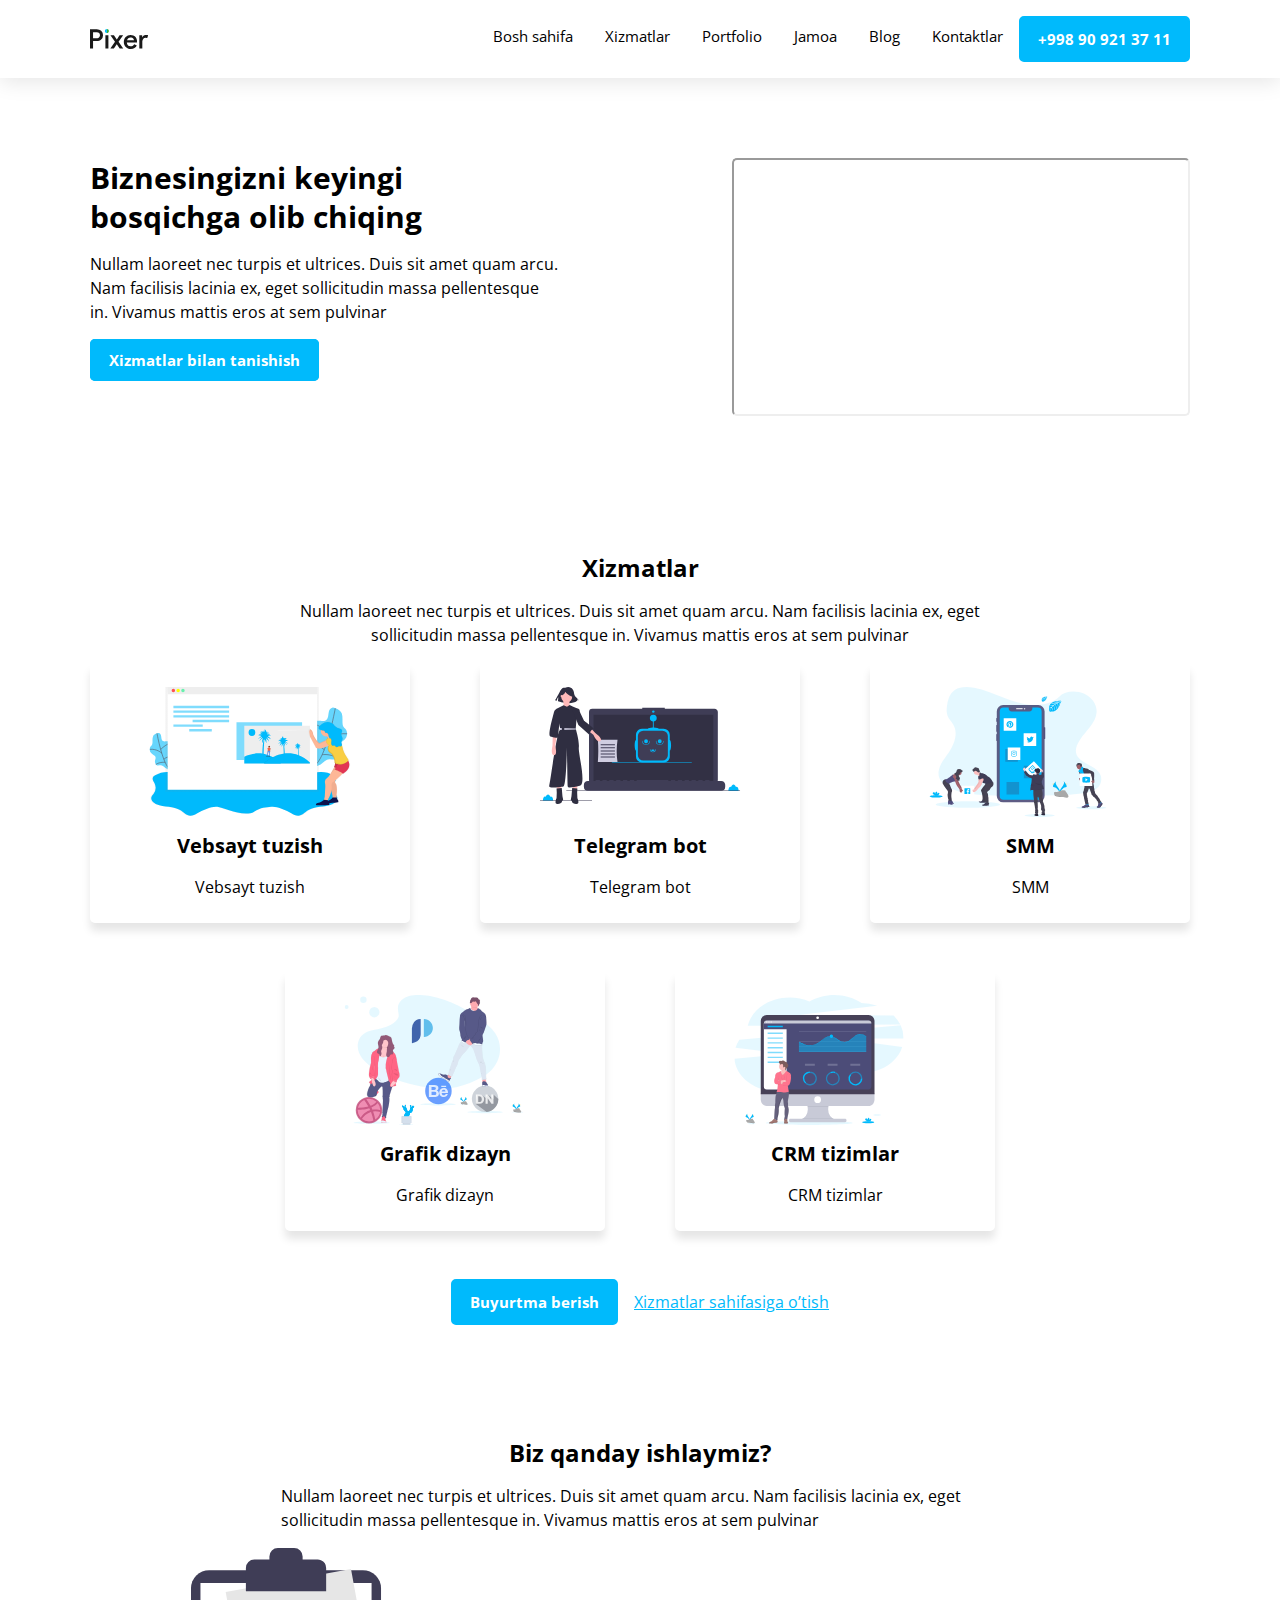
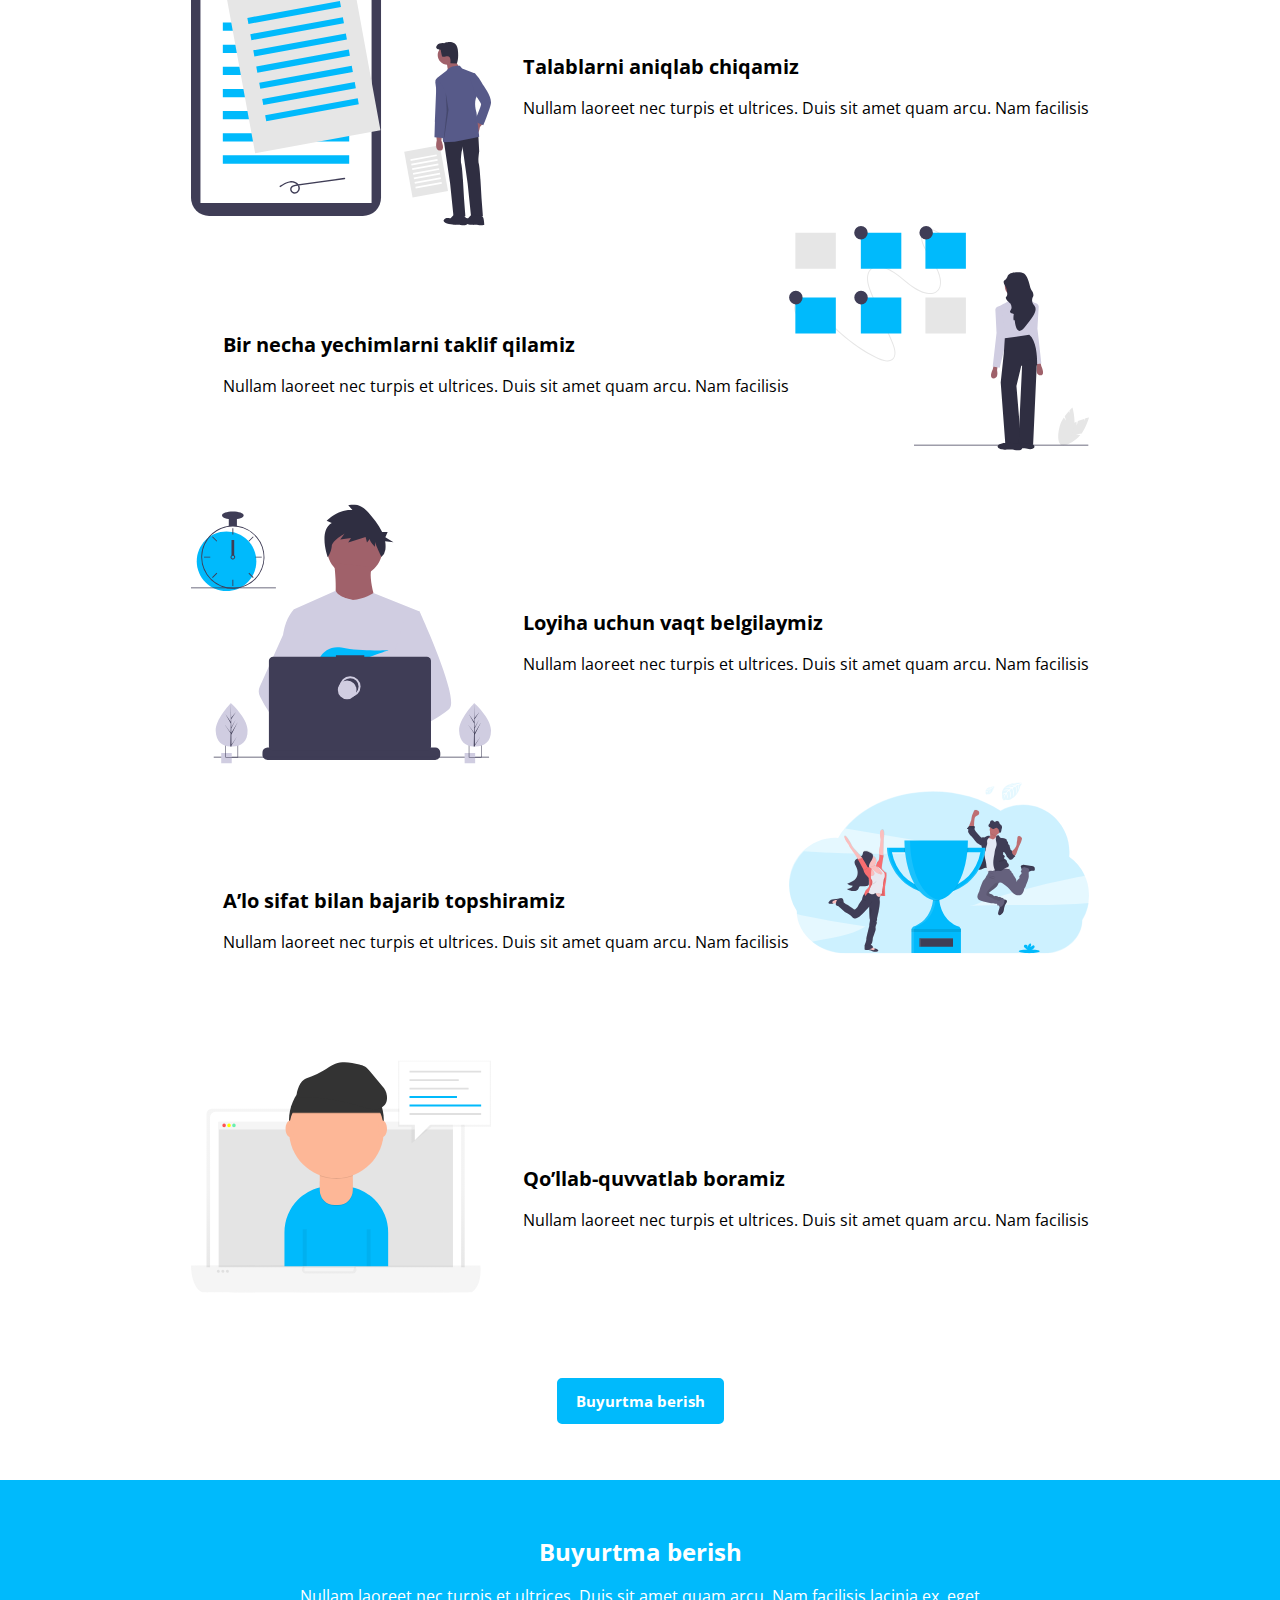
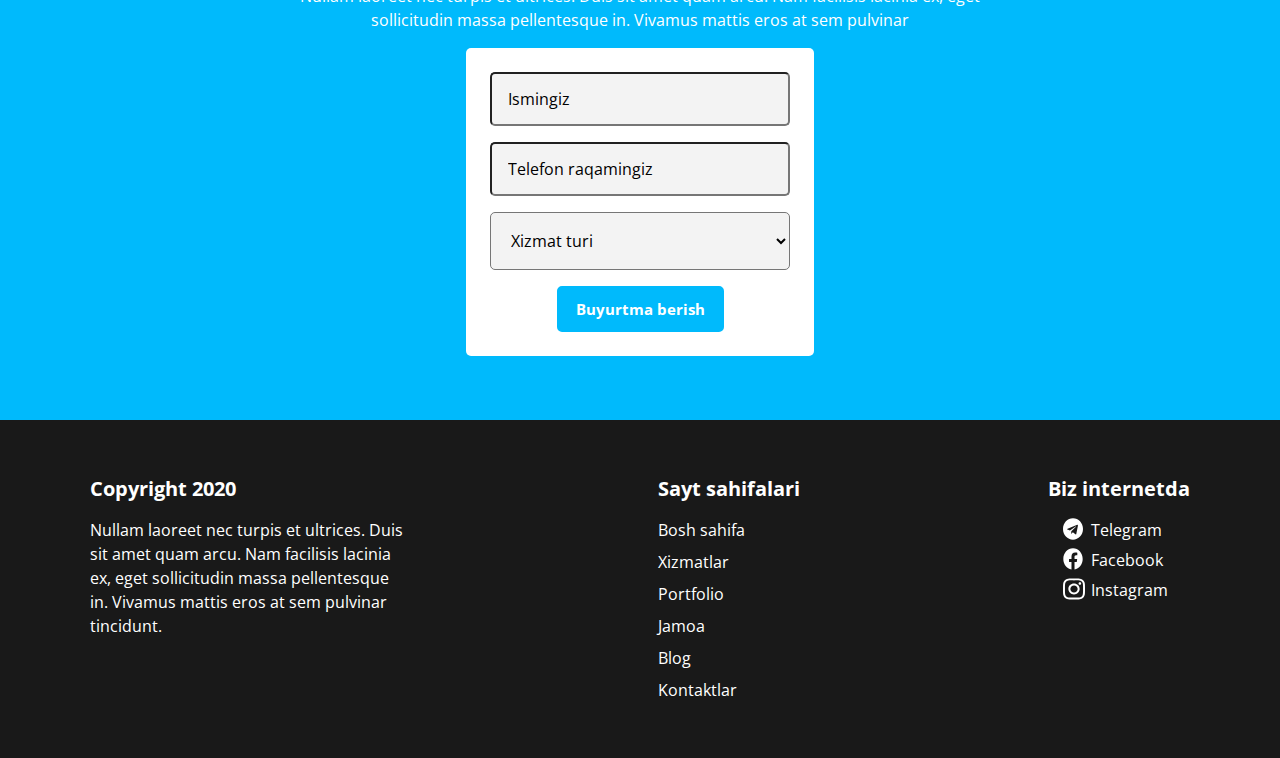
==== index.html @ fb62c22b "Initial commit" ====
<!DOCTYPE html>
<html lang="uz">

<head>
    <meta charset="UTF-8">
    <meta http-equiv="X-UA-Compatible" content="IE=edge">
    <meta name="viewport" content="width=device-width, initial-scale=1.0">
    <title>Pixer</title>
    <!-- <link rel="stylesheet" href="./css/normalize.css"> -->
    <!-- <link rel="stylesheet" href="./css/main.css"> -->
    <link rel="stylesheet" href="./css/main.min.css">
</head>

<body>
    <!-- site header start -->

    <header class="site-header">
        <div class="container">
            <div class="header-inner">

                <a class="site-logo-link" href="./index.html">

                    <img class="logo-img" src="./images/logo-pixer.svg" alt="site logo">
                </a>

                <nav class="site-nav">
                    <ul class="nav-list">
                        <li class="nav-list-item">
                            <a class="item-link" href="./index.html">Bosh sahifa</a>
                        </li>

                        <li class="nav-list-item">
                            <a class="item-link" href="./services.html">Xizmatlar</a>
                        </li>

                        <li class="nav-list-item">
                            <a class="item-link" href="./portfolio.html">Portfolio</a>
                        </li>

                        <li class="nav-list-item">
                            <a class="item-link" href="./team.html">Jamoa</a>
                        </li>

                        <li class="nav-list-item">
                            <a class="item-link" href="./blog.html">Blog</a>
                        </li>

                        <li class="nav-list-item">
                            <a class="item-link" href="./contact.html">Kontaktlar</a>
                        </li>

                    </ul>
                </nav>

                <a class="tel" href="tel:+998909213711"> +998 90 921 37 11</a>

            </div>



        </div>





    </header>

    <!-- site header end -->


    <!-- site main part begin -->
    <main>

        <!-- hero section begin  -->
        <section class="hero">
            <div class="container">
                <h1 class="visually-hidden">biznes consultant</h1>
                <div class="hero-context">
                    <div class="content">

                        <h2 class="hero-topic">Biznesingizni keyingi bosqichga
                            olib chiqing</h2>

                        <p class="hero-text">Nullam laoreet nec turpis et ultrices. Duis sit amet quam arcu. Nam
                            facilisis lacinia ex, eget sollicitudin massa pellentesque in. Vivamus mattis eros at sem
                            pulvinar
                        </p>

                        <a class="btn" href="#"> Xizmatlar bilan tanishish</a>
                    </div>


                    <iframe class="link-youtube " width="458" height="258"
                        src="https://www.youtube.com/embed/6_pru8U2RmM" title="YouTube video player"
                        allow="accelerometer; autoplay; clipboard-write; encrypted-media; gyroscope; picture-in-picture"
                        allowfullscreen></iframe>

                </div>
            </div>
        </section>
        <!-- hero section begin  -->



        <!-- services section begin -->

        <section class="services">

            <div class="container">
                <div class="services-content">
                    <h2 class="services-topic">Xizmatlar</h2>
                    <p class="services-text">Nullam laoreet nec turpis et ultrices. Duis sit amet quam arcu. Nam
                        facilisis lacinia ex, eget sollicitudin massa pellentesque in. Vivamus mattis eros at sem
                        pulvinar</p>
                </div>

                <ul class="services-list">
                    <li class="services-item website">
                        <a class="services-link" href="./website.html">
                            <h3 class="item-topic">Vebsayt tuzish</h3>

                            <p class="item-text">Vebsayt tuzish</p>
                        </a>
                    </li>

                    <li class="services-item bot">
                        <a class="services-link" href="./bot.html">
                            <h3 class="item-topic">Telegram bot</h3>

                            <p class="item-text">Telegram bot</p>
                        </a>
                    </li>

                    <li class="services-item smm middle">
                        <a class="services-link" href="./smm.html">
                            <h3 class="item-topic">SMM</h3>

                            <p class="item-text">SMM</p>
                        </a>
                    </li>

                    <li class="services-item design">
                        <a class="services-link" href="./website.html">
                            <h3 class="item-topic">Grafik dizayn</h3>

                            <p class="item-text">Grafik dizayn</p>
                        </a>
                    </li>

                    <li class="services-item server middle">
                        <a class="services-link" href="./server.html">
                            <h3 class="item-topic">CRM tizimlar</h3>

                            <p class="item-text">CRM tizimlar</p>
                        </a>
                    </li>
                </ul>

                <div class="services-bottom">
                    <a class="btn" href="#">
                        Buyurtma berish
                    </a>

                    <a class="link-to-services" href="#">Xizmatlar sahifasiga o’tish</a>
                </div>

            </div>


        </section>

        <!-- services section begin -->




        <!-- how we work section begin  -->

        <section class="how-we-work">

            <div class="container">
                <div class="section-content">

                    <div class="work-content">
                        <h2 class="section-topic">Biz qanday ishlaymiz?</h2>

                        <p class="section-text">Nullam laoreet nec turpis et ultrices. Duis sit amet quam arcu. Nam
                            facilisis lacinia ex, eget sollicitudin massa pellentesque in. Vivamus mattis eros at sem
                            pulvinar</p>

                    </div>

                    <ol class="work-list">
                        <li class="work-item search">

                            <div class="item-content">
                                <h3 class="item-topic">
                                    Talablarni aniqlab chiqamiz
                                </h3>
                                <p class="text">
                                    Nullam laoreet nec turpis et ultrices. Duis sit amet quam arcu. Nam facilisis
                                </p>
                            </div>

                        </li>

                        <li class="work-item offer">

                            <div class="item-content">
                                <h3 class="item-topic">
                                    Bir necha yechimlarni taklif qilamiz
                                </h3>
                                <p class="text">
                                    Nullam laoreet nec turpis et ultrices. Duis sit amet quam arcu. Nam facilisis
                                </p>
                            </div>

                        </li>


                        <li class="work-item deadline">

                            <div class="item-content">
                                <h3 class="item-topic">
                                    Loyiha uchun vaqt belgilaymiz
                                </h3>
                                <p class="text">
                                    Nullam laoreet nec turpis et ultrices. Duis sit amet quam arcu. Nam facilisis
                                </p>
                            </div>

                        </li>



                        <li class="work-item submit">

                            <div class="item-content">
                                <h3 class="item-topic">
                                    A’lo sifat bilan bajarib topshiramiz
                                </h3>
                                <p class="text">
                                    Nullam laoreet nec turpis et ultrices. Duis sit amet quam arcu. Nam facilisis
                                </p>
                            </div>

                        </li>

                        <li class="work-item support">

                            <div class="item-content">
                                <h3 class="item-topic">
                                    Qo’llab-quvvatlab boramiz
                                </h3>
                                <p class="text">
                                    Nullam laoreet nec turpis et ultrices. Duis sit amet quam arcu. Nam facilisis
                                </p>
                            </div>

                        </li>
                    </ol>

                    <div class="book">
                        <a class="btn" href="#">Buyurtma berish</a>
                    </div>


                </div>
            </div>


        </section>

        <!-- how we work section end  -->




        <!-- form part begin -->


        <section class="booking">
            <div class="container">
                <div class="booking-content">
                    <div class="work-content">
                        <h2 class="section-topic active">Buyurtma berish</h2>
                        <p class="section-text active">Nullam laoreet nec turpis et ultrices. Duis sit amet quam arcu.
                            Nam
                            facilisis lacinia ex, eget sollicitudin massa pellentesque in. Vivamus mattis eros at sem
                            pulvinar</p>
                    </div>

                    <div class="form-context">
                        <form class="form-box" action="https://echo.htmlacademy.ru/courses" method="post"
                            autocomplete="off">

                            <input class="form-input" type="text" name="Ismingiz" aria-label="Ismingiz"
                                placeholder="Ismingiz" required>

                            <input class="form-input" type="tel" name="Telefon raqamingiz"
                                aria-label="Telefon raqamingiz" placeholder="Telefon raqamingiz" required>


                            <select class="form-choose" name="services" id="services" aria-label="Xizmat turini tanlang">
                                <option value="Xizmat turi" selected disabled>
                                    Xizmat turi
                                </option>

                                <option value="Vebsayt tuzish">Vebsayt tuzish</option>

                                <option value="Telegram bot">Telegram bot</option>
                                <option value="SMM">SMM</option>
                                <option value="Grafik dizayn">Grafik dizayn</option>
                                <option value="CRM tizimlar">CRM tizimlar</option>

                            </select>

                            <button class="btn submit" type="submit">Buyurtma berish</button>

                        </form>
                    </div>

                </div>


            </div>
        </section>

        <!-- form part end -->


    </main>
    <!-- site main part end -->



    <!-- footer part begin -->


    <footer class="site-footer">
        <div class="container">
            <div class="footer-content">
                <div class="info-site">
                    <p class="info-topic">Copyright 2020</p>
                    <p class="info-text">Nullam laoreet nec turpis et ultrices. Duis sit amet quam arcu. Nam facilisis
                        lacinia ex, eget sollicitudin massa pellentesque in. Vivamus mattis eros at sem pulvinar
                        tincidunt.</p>
                </div>


                <div class="about">
                    <p class="info-topic">Sayt sahifalari</p>

                    <ul class="pages-list">
                        <li class="pages-item">
                            <a class="pages-link" href="./index.html">Bosh sahifa</a>
                        </li>

                        <li class="pages-item">
                            <a class="pages-link" href="./services.html">Xizmatlar</a>
                        </li>


                        <li class="pages-item">
                            <a class="pages-link" href="./portfolio.html">Portfolio</a>
                        </li>


                        <li class="pages-item">
                            <a class="pages-link" href="./team.html">Jamoa</a>
                        </li>

                        <li class="pages-item">
                            <a class="pages-link" href="./blog.html">Blog</a>
                        </li>

                        <li class="pages-item last">
                            <a class="pages-link" href="./contact.html">Kontaktlar</a>
                        </li>
                    </ul>
                </div>


                <div class="network">
                    <p class="info-topic">Biz internetda</p>

                    <ul class="network-list">
                        <li class="network-item telegram">
                            <a class="network-link" href="#" target="blank">
                                Telegram
                            </a>
                        </li>

                        <li class="network-item facebook">
                            <a class="network-link" href="#" target="blank">
                                Facebook
                            </a>
                        </li>

                        <li class="network-item instagram">
                            <a class="network-link" href="#" target="blank">
                                Instagram
                            </a>
                        </li>
                    </ul>

                </div>


            </div>
        </div>
    </footer>


    <!--footer part end -->








</body>

</html>
---- css/main.css ----
/*
* Prefixed by https://autoprefixer.github.io
* PostCSS: v8.4.12,
* Autoprefixer: v10.4.4
* Browsers: last 4 version
*/

:root {
    --main-font-family: "Open Sans", "Arial", sans-serif;
    --main-text-color: #000000;
    --footer-text-color: #fff;
}

@font-face {
    font-family: "Open Sans";
    font-style: normal;
    font-weight: 400;
    src: url("../fonts/open-sans-v29-latin-regular.woff2") format("woff2"),
        url("../fonts/open-sans-v29-latin-regular.woff") format("woff");
}

@font-face {
    font-family: "Open Sans";
    font-style: normal;
    font-weight: 700;
    src: url("../fonts/open-sans-v29-latin-700.woff2") format("woff2"),
        url("../fonts/open-sans-v29-latin-700.woff") format("woff");
}

* {
    -webkit-box-sizing: border-box;
            box-sizing: border-box;
}

.container {
    max-width: 1140px;
    margin: 0 auto;
    padding: 0 20px;
}

.visually-hidden {
    position: absolute;
    width: 1px;
    height: 1px;
    margin: -1px;
    border: 0;
    padding: 0;
    white-space: nowrap;
    -webkit-clip-path: inset(100%);
            clip-path: inset(100%);
    clip: rect(0 0 0 0);
    overflow: hidden;
}

body {
    margin: 0;
    padding: 0;
    font-family: var(--main-font-family);
    font-weight: 400;
    font-size: 16px;

}

.site-header {
    -webkit-box-shadow: 0px 4px 20px #0000001a;
            box-shadow: 0px 4px 20px #0000001a;
}

.header-inner {
    display: -webkit-box;
    display: -ms-flexbox;
    display: flex;
    -webkit-box-align: center;
        -ms-flex-align: center;
            align-items: center;
    padding: 8px 0;
    background: var(--footer-text-color);

}

.site-logo-link {
    margin-right: auto;
    text-decoration: none;
}

.site-logo-link:hover {
    opacity: 0.8;
}

.site-logo-link:active {
    opacity: 0.4;
}

.logo-img {
    vertical-align: middle;
}

.site-nav {
    display: inline-block;
}

.nav-list {
    display: -webkit-box;
    display: -ms-flexbox;
    display: flex;
    padding: 0;
    list-style: none;
}

.nav-list {
    margin: 0;
    border-bottom: 3px solid transparent;
}

.nav-list-item {
    font-family: var(--main-font-family);
    font-weight: 400;
    font-size: 15px;
    line-height: 24px;
    color: var(--main-text-color);
    -webkit-box-flex: 0;
        -ms-flex: none;
            flex: none;
    -webkit-box-ordinal-group: 1;
        -ms-flex-order: 0;
            order: 0;
    -ms-flex-positive: 0;
        flex-grow: 0;
    padding: 16px;
    border-bottom: 3px solid transparent;
}



.item-link {
    color: var(--main-text-color);
    text-decoration: none;

}


.nav-list-item:hover {
    border-bottom: 3px solid #191919;
}

.nav-list-item:active {
    background-color: #191919b3;

}

.tel {
    padding: 8px 16px;
    font-family: var(--main-font-family);
    font-weight: 700;
    font-size: 15px;
    line-height: 24px;
    color: #FFFFFF;
    background: #00BAFC;
    border-radius: 5px;
    border: 3px solid #00BAFC;
    border-radius: 5px;
    text-decoration: none;
}

.tel:hover {
    color: #00BAFC;
    background-color: #FFFFFF;
    border: 3px solid #00BAFC;
    border-radius: 5px;
}

.tel:active {
    color: #ffffff;
    background-color: #00bafc99;
}


/* hero section start */

.hero-context {
    display: -webkit-box;
    display: -ms-flexbox;
    display: flex;
    -webkit-box-pack: justify;
        -ms-flex-pack: justify;
            justify-content: space-between;
    padding: 80px 0;
}

.content {
    width: 470px;
}

.hero-topic {
    margin: 0;
    margin-bottom: 16px;
    font-family: var(--main-font-family);
    font-weight: 700;
    font-size: 30px;
    line-height: 130%;
    color: var(--main-text-color);
}

.hero-text {
    margin: 0;
    margin-bottom: 24px;
    font-family: var(--main-font-family);
    font-weight: 400;
    font-size: 16px;
    line-height: 24px;
    color: var(--main-text-color);
}

.btn {
    padding: 8px 16px;
    font-family: var(--main-font-family);
    font-weight: 700;
    font-size: 15px;
    line-height: 24px;
    color: #FFFFFF;
    background: #00BAFC;
    border-radius: 5px;
    border: 3px solid #00BAFC;
    border-radius: 5px;
    text-decoration: none;
}

.btn:hover {
    background-color: rgba(0, 186, 252, 0.8);
}

.btn:active {
    background-color: rgba(0, 186, 252, 0.6);
}


.link-youtube {
    border-radius: 5px;
}

/* hero section end */



/* services part begin */

.services {
    padding: 56px 0;
}

.services-content {
    width: 719px;
    margin: 0 auto;
    margin-bottom: 16px;
}

.services-topic {
    margin: 0;
    margin-bottom: 16px;
    font-family: var(--main-font-family);
    font-weight: 700;
    font-size: 24px;
    line-height: 130%;
    text-align: center;
    color: var(--main-text-color);
}

.services-text {
    margin: 0;
    font-family: var(--main-font-family);
    font-weight: 400;
    font-size: 16px;
    line-height: 24px;
    text-align: center;
    color: var(--main-text-color);
}

.services-list {

    display: -webkit-box;

    display: -ms-flexbox;

    display: flex;
    -webkit-box-pack: center;
        -ms-flex-pack: center;
            justify-content: center;
    -ms-flex-wrap: wrap;
        flex-wrap: wrap;
    margin: 0;
    margin-bottom: 48px;
    padding: 0;
    list-style: none;
}


.services-item {
    display: inline-block;
    margin-right: 70px;
    margin-bottom: 48px;
    padding: 24px 59px;
    -webkit-box-shadow: 0px 8px 8px rgba(0, 0, 0, 0.1);
            box-shadow: 0px 8px 8px rgba(0, 0, 0, 0.1);
    border-radius: 5px;
}


.services-item:hover {
    -webkit-box-shadow: 0px 12px 21px rgba(0, 0, 0, 0.1);
            box-shadow: 0px 12px 21px rgba(0, 0, 0, 0.1);
}

.services-item:active {
    -webkit-box-shadow: 0px 4px 4px rgba(0, 0, 0, 0.2);
            box-shadow: 0px 4px 4px rgba(0, 0, 0, 0.2);
}

.design {
    margin-bottom: 0;
}

.server {
    margin-bottom: 0;
}

.middle {
    margin-right: 0;
}


.services-item::before {
    display: block;
    content: "";
    background-repeat: no-repeat;
    background-size: contain;
    width: 202px;
    height: 130px;
    margin-bottom: 16px;
}

.website::before {
    background-image: url("../images/website.svg");
}

.bot::before {
    background-image: url("../images/tg-bot.svg");
}

.smm::before {
    background-image: url("../images/smm.svg");
}

.smm::before {
    background-image: url("../images/smm.svg");
}

.design::before {
    background-image: url("../images/design.svg");
}

.server::before {
    background-image: url("../images/server.svg");
}


.services-link {
    text-decoration: none;
}

.item-topic {
    margin: 0;
    margin-bottom: 16px;
    font-family: var(--main-font-family);
    font-weight: 700;
    font-size: 20px;
    line-height: 130%;
    text-align: center;
    color: var(--main-text-color);
}

.item-text {
    margin: 0;
    font-family: var(--main-font-family);
    font-weight: 400;
    font-size: 16px;
    line-height: 24px;
    text-align: center;
    color: var(--main-text-color);
}


.services-bottom {
    display: -webkit-box;
    display: -ms-flexbox;
    display: flex;
    -webkit-box-pack: center;
        -ms-flex-pack: center;
            justify-content: center;
    -webkit-box-align: center;
        -ms-flex-align: center;
            align-items: center;
}


.link-to-services {
    margin-left: 16px;
    font-family: var(--main-font-family);
    font-weight: 400;
    font-size: 16px;
    line-height: 24px;
    text-align: center;
    -webkit-text-decoration-line: underline;
            text-decoration-line: underline;
    color: #00BAFC;
}







/* services part end */






/* how we work section begin */


.how-we-work {
    padding: 56px 0;
}

.work-content {
    width: 719px;
    margin: 0 auto;
    margin-bottom: 16px;
}

.section-topic {
    margin: 0;
    margin-bottom: 16px;
    font-family: var(--main-font-family);
    font-weight: 700;
    font-size: 24px;
    line-height: 130%;
    text-align: center;
    color: var(--main-text-color);
}

.section-text {
    margin: 0;
    font-family: var(--main-font-family);
    font-style: normal;
    -webkit-box-align: center;
        -ms-flex-align: center;
            align-items: center;
    font-weight: 400;
    font-size: 16px;
    line-height: 24px;

    color: var(--main-text-color);
}

.work-list {
    margin: 0;
    margin-bottom: 40px;
    padding: 0;
}

.work-item {
    /* width: 832px; */
    /* margin: 0 auto; */
    display: -webkit-box;
    display: -ms-flexbox;
    display: flex;
    -webkit-box-pack: center;
        -ms-flex-pack: center;
            justify-content: center;
    -webkit-box-align: center;
        -ms-flex-align: center;
            align-items: center;

}

.item-content {
    display: -webkit-box;
    display: -ms-flexbox;
    display: flex;
    -webkit-box-orient: vertical;
    -webkit-box-direction: normal;
        -ms-flex-direction: column;
            flex-direction: column;
    -webkit-box-align: start;
        -ms-flex-align: start;
            align-items: flex-start;
    margin-left: 32px;
}

.text {
    margin: 0;
    font-family: var(--main-font-family);
    font-weight: 400;
    font-size: 16px;
    line-height: 24px;
    color: var(--main-text-color);
}



.work-item::before {
    display: block;
    content: "";
    background-repeat: no-repeat;
    background-size: contain;
    width: 300px;
    height: 278px;

}



.work-item:nth-child(even) {
    -webkit-box-orient: horizontal;
    -webkit-box-direction: reverse;
        -ms-flex-direction: row-reverse;
            flex-direction: row-reverse;
    margin-right: 0;
}


.search::before {
    background-image: url("../images/step-search.svg");
}

.offer::before {
    background-image: url("../images/step-offer.svg");
}

.deadline::before {
    background-image: url("../images/step-deadline.svg");
}

.submit::before {
    background-image: url("../images/step-submit.svg");
}

.support::before {
    background-image: url("../images/step-support.svg");
}


.book {
    display: -webkit-box;
    display: -ms-flexbox;
    display: flex;
    -webkit-box-pack: center;
        -ms-flex-pack: center;
            justify-content: center;
}


/* how we work section end */



/* form part begin */



.booking {
    padding-top: 56px;
    padding-bottom: 64px;
    background-color: #00BAFC;
}

.booking-content {
    width: 719px;
    margin: 0 auto;
}


.active {
    text-align: center;
    color: #fff;
}

.form-context {
    display: -webkit-box;
    display: -ms-flexbox;
    display: flex;
    -webkit-box-pack: center;
        -ms-flex-pack: center;
            justify-content: center;
}

.form-box {
    width: 348px;
    display: -webkit-box;
    display: -ms-flexbox;
    display: flex;
    -webkit-box-orient: vertical;
    -webkit-box-direction: normal;
        -ms-flex-direction: column;
            flex-direction: column;
    -webkit-box-align: center;
        -ms-flex-align: center;
            align-items: center;
    -webkit-box-pack: center;
        -ms-flex-pack: center;
            justify-content: center;
    padding: 24px;
    background-color: #FFFFFF;
    border-radius: 5px;
}

.form-input {
    width: 300px;
    margin-bottom: 16px;
    padding: 16px 0 16px 16px;
    background: #F3F3F3;
    border-radius: 5px;
}

.form-input::-webkit-input-placeholder {
    font-family: var(--main-font-family);
    font-weight: 400;
    font-size: 16px;
    line-height: 150%;
    color: var(--main-text-color);
}

.form-input::-moz-placeholder {
    font-family: var(--main-font-family);
    font-weight: 400;
    font-size: 16px;
    line-height: 150%;
    color: var(--main-text-color);
}

.form-input:-ms-input-placeholder {
    font-family: var(--main-font-family);
    font-weight: 400;
    font-size: 16px;
    line-height: 150%;
    color: var(--main-text-color);
}

.form-input::-ms-input-placeholder {
    font-family: var(--main-font-family);
    font-weight: 400;
    font-size: 16px;
    line-height: 150%;
    color: var(--main-text-color);
}

.form-input::placeholder {
    font-family: var(--main-font-family);
    font-weight: 400;
    font-size: 16px;
    line-height: 150%;
    color: var(--main-text-color);
}

.form-choose {
    width: 300px;
    margin-bottom: 16px;
    padding: 16px 0 16px 16px;
    background: #F3F3F3;
    border-radius: 5px;
}

.form-choose::-webkit-input-placeholder {

    font-family: var(--main-font-family);
    font-weight: 400;
    font-size: 16px;
    line-height: 150%;
    text-align: center;
    color: var(--main-text-color);
}

.form-choose::-moz-placeholder {

    font-family: var(--main-font-family);
    font-weight: 400;
    font-size: 16px;
    line-height: 150%;
    text-align: center;
    color: var(--main-text-color);
}

.form-choose:-ms-input-placeholder {

    font-family: var(--main-font-family);
    font-weight: 400;
    font-size: 16px;
    line-height: 150%;
    text-align: center;
    color: var(--main-text-color);
}

.form-choose::-ms-input-placeholder {

    font-family: var(--main-font-family);
    font-weight: 400;
    font-size: 16px;
    line-height: 150%;
    text-align: center;
    color: var(--main-text-color);
}

.form-choose::placeholder {

    font-family: var(--main-font-family);
    font-weight: 400;
    font-size: 16px;
    line-height: 150%;
    text-align: center;
    color: var(--main-text-color);
}

.button {
    width: 167px;
}

/* form part end */




/* footer part begin */

.site-footer {
    padding: 56px 0;
    background-color: #191919;
}

.footer-content {
    display: -webkit-box;
    display: -ms-flexbox;
    display: flex;
    -webkit-box-pack: justify;
        -ms-flex-pack: justify;
            justify-content: space-between;
}

.info-site {
    width: 320px;
}

.info-topic {
    margin: 0;
    margin-bottom: 16px;
    font-family: var(--main-font-family);
    font-weight: 700;
    font-size: 20px;
    line-height: 130%;
    color: var(--footer-text-color);
}

.info-text {
    margin: 0;
    font-family: var(--main-font-family);
    font-style: normal;
    font-weight: 400;
    font-size: 16px;
    line-height: 150%;
    color: var(--footer-text-color);
}


.pages-list {
    margin: 0;
    padding: 0;
    list-style: none;
}

.pages-item {
    margin-bottom: 8px;
    font-family: var(--main-font-family);
    font-weight: 400;
    font-size: 16px;
    line-height: 24px;

}

.last {
    margin-bottom: 0;
}

.pages-link {
    color: var(--footer-text-color);
    text-decoration: none;
}


.pages-link:hover {
    color: #00BAFC;
}

.pages-link:active {
    opacity: 0.6;
}


.network-list {
    margin: 0;
    padding: 0;
}

.network-item {
    margin-bottom: 8px;

    font-family: var(--main-font-family);
    font-weight: 400;
    font-size: 16px;
    line-height: 24px;
    color: var(--footer-text-color);
}

.network-link {
    margin-left: 28px;
    color: var(--footer-text-color);
    text-decoration: none;
}


.network-link:hover {
    color: #00BAFC;
}

.network-link:active {
    opacity: 0.6;
}


.telegram {
    display: block;
    content: "";
    background-image: url("../images/telegram.svg");
    background-repeat: no-repeat;
    background-size: contain;
    margin-left: 15px;
    width: 22px;
    height: 22px;
}


.facebook {
    display: block;
    content: "";
    background-image: url("../images/facebook.svg");
    background-repeat: no-repeat;
    background-size: contain;
    margin-left: 15px;
    width: 22px;
    height: 22px;

}

.instagram {
    display: block;
    content: "";
    background-image: url("../images/instagram.svg");
    background-repeat: no-repeat;
    background-size: contain;
    margin-left: 15px;
    width: 22px;
    height: 22px;

}



/* footer part end */
---- css/main.min.css ----
/*! normalize.css v8.0.1 | MIT License | github.com/necolas/normalize.css */html{line-height:1.15;-webkit-text-size-adjust:100%}body{margin:0}main{display:block}h1{font-size:2em;margin:.67em 0}hr{box-sizing:content-box;height:0;overflow:visible}pre{font-family:monospace,monospace;font-size:1em}a{background-color:transparent}abbr[title]{border-bottom:none;text-decoration:underline;text-decoration:underline dotted}b,strong{font-weight:bolder}code,kbd,samp{font-family:monospace,monospace;font-size:1em}small{font-size:80%}sub,sup{font-size:75%;line-height:0;position:relative;vertical-align:baseline}sub{bottom:-.25em}sup{top:-.5em}img{border-style:none}button,input,optgroup,select,textarea{font-family:inherit;font-size:100%;line-height:1.15;margin:0}button,input{overflow:visible}button,select{text-transform:none}[type=button],[type=reset],[type=submit],button{-webkit-appearance:button}[type=button]::-moz-focus-inner,[type=reset]::-moz-focus-inner,[type=submit]::-moz-focus-inner,button::-moz-focus-inner{border-style:none;padding:0}[type=button]:-moz-focusring,[type=reset]:-moz-focusring,[type=submit]:-moz-focusring,button:-moz-focusring{outline:1px dotted ButtonText}fieldset{padding:.35em .75em .625em}legend{box-sizing:border-box;color:inherit;display:table;max-width:100%;padding:0;white-space:normal}progress{vertical-align:baseline}textarea{overflow:auto}[type=checkbox],[type=radio]{box-sizing:border-box;padding:0}[type=number]::-webkit-inner-spin-button,[type=number]::-webkit-outer-spin-button{height:auto}[type=search]{-webkit-appearance:textfield;outline-offset:-2px}[type=search]::-webkit-search-decoration{-webkit-appearance:none}::-webkit-file-upload-button{-webkit-appearance:button;font:inherit}details{display:block}summary{display:list-item}template{display:none}[hidden]{display:none}:root{--main-font-family:"Open Sans","Arial",sans-serif;--main-text-color:#000000;--footer-text-color:#fff}@font-face{font-family:"Open Sans";font-style:normal;font-weight:400;src:url("../fonts/open-sans-v29-latin-regular.woff2") format("woff2"),url("../fonts/open-sans-v29-latin-regular.woff") format("woff")}@font-face{font-family:"Open Sans";font-style:normal;font-weight:700;src:url("../fonts/open-sans-v29-latin-700.woff2") format("woff2"),url("../fonts/open-sans-v29-latin-700.woff") format("woff")}*{-webkit-box-sizing:border-box;box-sizing:border-box}.container{max-width:1140px;margin:0 auto;padding:0 20px}.visually-hidden{position:absolute;width:1px;height:1px;margin:-1px;border:0;padding:0;white-space:nowrap;-webkit-clip-path:inset(100%);clip-path:inset(100%);clip:rect(0 0 0 0);overflow:hidden}body{margin:0;padding:0;font-family:var(--main-font-family);font-weight:400;font-size:16px}.site-header{-webkit-box-shadow:0 4px 20px #0000001a;box-shadow:0 4px 20px #0000001a}.header-inner{display:-webkit-box;display:-ms-flexbox;display:flex;-webkit-box-align:center;-ms-flex-align:center;align-items:center;padding:8px 0;background:var(--footer-text-color)}.site-logo-link{margin-right:auto;text-decoration:none}.site-logo-link:hover{opacity:.8}.site-logo-link:active{opacity:.4}.logo-img{vertical-align:middle}.site-nav{display:inline-block}.nav-list{display:-webkit-box;display:-ms-flexbox;display:flex;padding:0;list-style:none}.nav-list{margin:0;border-bottom:3px solid transparent}.nav-list-item{font-family:var(--main-font-family);font-weight:400;font-size:15px;line-height:24px;color:var(--main-text-color);-webkit-box-flex:0;-ms-flex:none;flex:none;-webkit-box-ordinal-group:1;-ms-flex-order:0;order:0;-ms-flex-positive:0;flex-grow:0;padding:16px;border-bottom:3px solid transparent}.item-link{color:var(--main-text-color);text-decoration:none}.nav-list-item:hover{border-bottom:3px solid #191919}.nav-list-item:active{background-color:#191919b3}.tel{padding:8px 16px;font-family:var(--main-font-family);font-weight:700;font-size:15px;line-height:24px;color:#fff;background:#00bafc;border-radius:5px;border:3px solid #00bafc;border-radius:5px;text-decoration:none}.tel:hover{color:#00bafc;background-color:#fff;border:3px solid #00bafc;border-radius:5px}.tel:active{color:#fff;background-color:#00bafc99}.hero-context{display:-webkit-box;display:-ms-flexbox;display:flex;-webkit-box-pack:justify;-ms-flex-pack:justify;justify-content:space-between;padding:80px 0}.content{width:470px}.hero-topic{margin:0;margin-bottom:16px;font-family:var(--main-font-family);font-weight:700;font-size:30px;line-height:130%;color:var(--main-text-color)}.hero-text{margin:0;margin-bottom:24px;font-family:var(--main-font-family);font-weight:400;font-size:16px;line-height:24px;color:var(--main-text-color)}.btn{padding:8px 16px;font-family:var(--main-font-family);font-weight:700;font-size:15px;line-height:24px;color:#fff;background:#00bafc;border-radius:5px;border:3px solid #00bafc;border-radius:5px;text-decoration:none}.btn:hover{background-color:rgba(0,186,252,.8)}.btn:active{background-color:rgba(0,186,252,.6)}.link-youtube{border-radius:5px}.services{padding:56px 0}.services-content{width:719px;margin:0 auto;margin-bottom:16px}.services-topic{margin:0;margin-bottom:16px;font-family:var(--main-font-family);font-weight:700;font-size:24px;line-height:130%;text-align:center;color:var(--main-text-color)}.services-text{margin:0;font-family:var(--main-font-family);font-weight:400;font-size:16px;line-height:24px;text-align:center;color:var(--main-text-color)}.services-list{display:-webkit-box;display:-ms-flexbox;display:flex;-webkit-box-pack:center;-ms-flex-pack:center;justify-content:center;-ms-flex-wrap:wrap;flex-wrap:wrap;margin:0;margin-bottom:48px;padding:0;list-style:none}.services-item{display:inline-block;margin-right:70px;margin-bottom:48px;padding:24px 59px;-webkit-box-shadow:0 8px 8px rgba(0,0,0,.1);box-shadow:0 8px 8px rgba(0,0,0,.1);border-radius:5px}.services-item:hover{-webkit-box-shadow:0 12px 21px rgba(0,0,0,.1);box-shadow:0 12px 21px rgba(0,0,0,.1)}.services-item:active{-webkit-box-shadow:0 4px 4px rgba(0,0,0,.2);box-shadow:0 4px 4px rgba(0,0,0,.2)}.design{margin-bottom:0}.server{margin-bottom:0}.middle{margin-right:0}.services-item::before{display:block;content:"";background-repeat:no-repeat;background-size:contain;width:202px;height:130px;margin-bottom:16px}.website::before{background-image:url("../images/website.svg")}.bot::before{background-image:url("../images/tg-bot.svg")}.smm::before{background-image:url("../images/smm.svg")}.smm::before{background-image:url("../images/smm.svg")}.design::before{background-image:url("../images/design.svg")}.server::before{background-image:url("../images/server.svg")}.services-link{text-decoration:none}.item-topic{margin:0;margin-bottom:16px;font-family:var(--main-font-family);font-weight:700;font-size:20px;line-height:130%;text-align:center;color:var(--main-text-color)}.item-text{margin:0;font-family:var(--main-font-family);font-weight:400;font-size:16px;line-height:24px;text-align:center;color:var(--main-text-color)}.services-bottom{display:-webkit-box;display:-ms-flexbox;display:flex;-webkit-box-pack:center;-ms-flex-pack:center;justify-content:center;-webkit-box-align:center;-ms-flex-align:center;align-items:center}.link-to-services{margin-left:16px;font-family:var(--main-font-family);font-weight:400;font-size:16px;line-height:24px;text-align:center;-webkit-text-decoration-line:underline;text-decoration-line:underline;color:#00bafc}.how-we-work{padding:56px 0}.work-content{width:719px;margin:0 auto;margin-bottom:16px}.section-topic{margin:0;margin-bottom:16px;font-family:var(--main-font-family);font-weight:700;font-size:24px;line-height:130%;text-align:center;color:var(--main-text-color)}.section-text{margin:0;font-family:var(--main-font-family);font-style:normal;-webkit-box-align:center;-ms-flex-align:center;align-items:center;font-weight:400;font-size:16px;line-height:24px;color:var(--main-text-color)}.work-list{margin:0;margin-bottom:40px;padding:0}.work-item{display:-webkit-box;display:-ms-flexbox;display:flex;-webkit-box-pack:center;-ms-flex-pack:center;justify-content:center;-webkit-box-align:center;-ms-flex-align:center;align-items:center}.item-content{display:-webkit-box;display:-ms-flexbox;display:flex;-webkit-box-orient:vertical;-webkit-box-direction:normal;-ms-flex-direction:column;flex-direction:column;-webkit-box-align:start;-ms-flex-align:start;align-items:flex-start;margin-left:32px}.text{margin:0;font-family:var(--main-font-family);font-weight:400;font-size:16px;line-height:24px;color:var(--main-text-color)}.work-item::before{display:block;content:"";background-repeat:no-repeat;background-size:contain;width:300px;height:278px}.work-item:nth-child(even){-webkit-box-orient:horizontal;-webkit-box-direction:reverse;-ms-flex-direction:row-reverse;flex-direction:row-reverse;margin-right:0}.search::before{background-image:url("../images/step-search.svg")}.offer::before{background-image:url("../images/step-offer.svg")}.deadline::before{background-image:url("../images/step-deadline.svg")}.submit::before{background-image:url("../images/step-submit.svg")}.support::before{background-image:url("../images/step-support.svg")}.book{display:-webkit-box;display:-ms-flexbox;display:flex;-webkit-box-pack:center;-ms-flex-pack:center;justify-content:center}.booking{padding-top:56px;padding-bottom:64px;background-color:#00bafc}.booking-content{width:719px;margin:0 auto}.active{text-align:center;color:#fff}.form-context{display:-webkit-box;display:-ms-flexbox;display:flex;-webkit-box-pack:center;-ms-flex-pack:center;justify-content:center}.form-box{width:348px;display:-webkit-box;display:-ms-flexbox;display:flex;-webkit-box-orient:vertical;-webkit-box-direction:normal;-ms-flex-direction:column;flex-direction:column;-webkit-box-align:center;-ms-flex-align:center;align-items:center;-webkit-box-pack:center;-ms-flex-pack:center;justify-content:center;padding:24px;background-color:#fff;border-radius:5px}.form-input{width:300px;margin-bottom:16px;padding:16px 0 16px 16px;background:#f3f3f3;border-radius:5px}.form-input::-webkit-input-placeholder{font-family:var(--main-font-family);font-weight:400;font-size:16px;line-height:150%;color:var(--main-text-color)}.form-input::-moz-placeholder{font-family:var(--main-font-family);font-weight:400;font-size:16px;line-height:150%;color:var(--main-text-color)}.form-input:-ms-input-placeholder{font-family:var(--main-font-family);font-weight:400;font-size:16px;line-height:150%;color:var(--main-text-color)}.form-input::-ms-input-placeholder{font-family:var(--main-font-family);font-weight:400;font-size:16px;line-height:150%;color:var(--main-text-color)}.form-input::placeholder{font-family:var(--main-font-family);font-weight:400;font-size:16px;line-height:150%;color:var(--main-text-color)}.form-choose{width:300px;margin-bottom:16px;padding:16px 0 16px 16px;background:#f3f3f3;border-radius:5px}.form-choose::-webkit-input-placeholder{font-family:var(--main-font-family);font-weight:400;font-size:16px;line-height:150%;text-align:center;color:var(--main-text-color)}.form-choose::-moz-placeholder{font-family:var(--main-font-family);font-weight:400;font-size:16px;line-height:150%;text-align:center;color:var(--main-text-color)}.form-choose:-ms-input-placeholder{font-family:var(--main-font-family);font-weight:400;font-size:16px;line-height:150%;text-align:center;color:var(--main-text-color)}.form-choose::-ms-input-placeholder{font-family:var(--main-font-family);font-weight:400;font-size:16px;line-height:150%;text-align:center;color:var(--main-text-color)}.form-choose::placeholder{font-family:var(--main-font-family);font-weight:400;font-size:16px;line-height:150%;text-align:center;color:var(--main-text-color)}.button{width:167px}.site-footer{padding:56px 0;background-color:#191919}.footer-content{display:-webkit-box;display:-ms-flexbox;display:flex;-webkit-box-pack:justify;-ms-flex-pack:justify;justify-content:space-between}.info-site{width:320px}.info-topic{margin:0;margin-bottom:16px;font-family:var(--main-font-family);font-weight:700;font-size:20px;line-height:130%;color:var(--footer-text-color)}.info-text{margin:0;font-family:var(--main-font-family);font-style:normal;font-weight:400;font-size:16px;line-height:150%;color:var(--footer-text-color)}.pages-list{margin:0;padding:0;list-style:none}.pages-item{margin-bottom:8px;font-family:var(--main-font-family);font-weight:400;font-size:16px;line-height:24px}.last{margin-bottom:0}.pages-link{color:var(--footer-text-color);text-decoration:none}.pages-link:hover{color:#00bafc}.pages-link:active{opacity:.6}.network-list{margin:0;padding:0}.network-item{margin-bottom:8px;font-family:var(--main-font-family);font-weight:400;font-size:16px;line-height:24px;color:var(--footer-text-color)}.network-link{margin-left:28px;color:var(--footer-text-color);text-decoration:none}.network-link:hover{color:#00bafc}.network-link:active{opacity:.6}.telegram{display:block;content:"";background-image:url("../images/telegram.svg");background-repeat:no-repeat;background-size:contain;margin-left:15px;width:22px;height:22px}.facebook{display:block;content:"";background-image:url("../images/facebook.svg");background-repeat:no-repeat;background-size:contain;margin-left:15px;width:22px;height:22px}.instagram{display:block;content:"";background-image:url("../images/instagram.svg");background-repeat:no-repeat;background-size:contain;margin-left:15px;width:22px;height:22px}
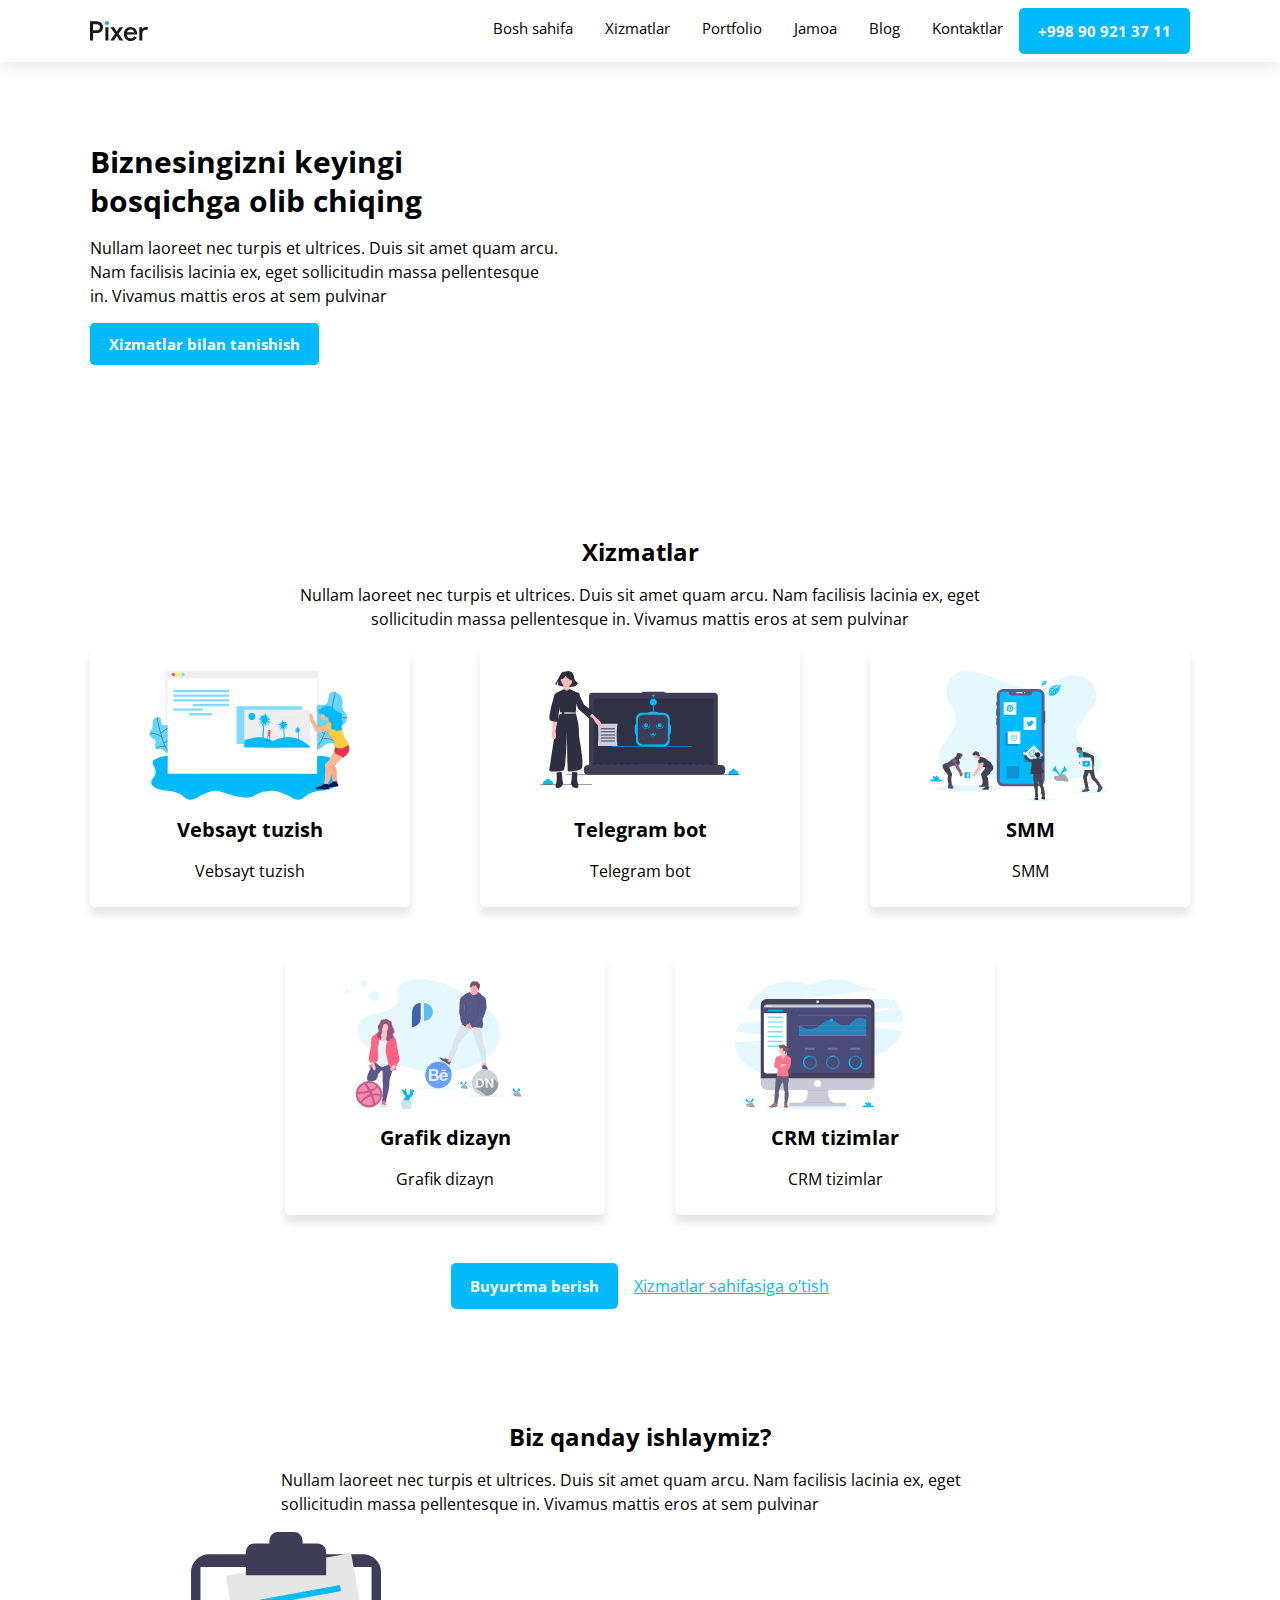
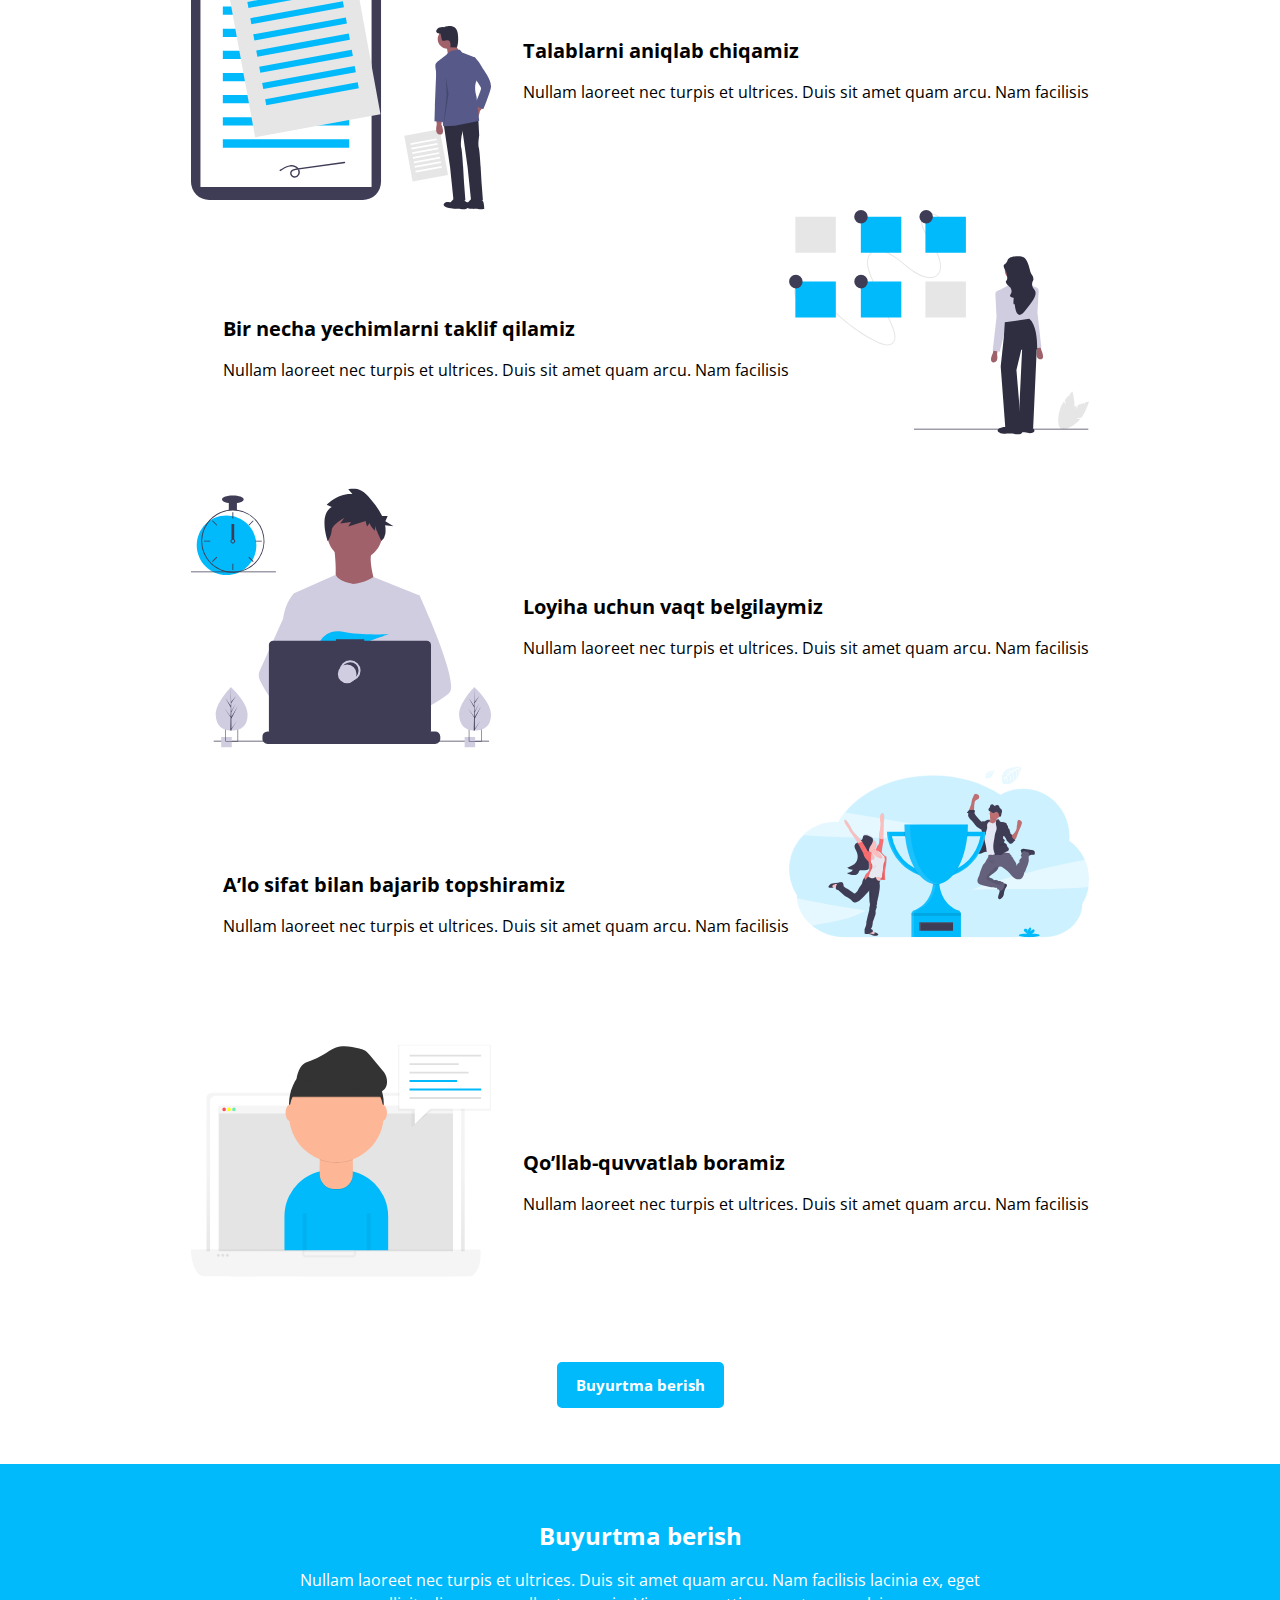
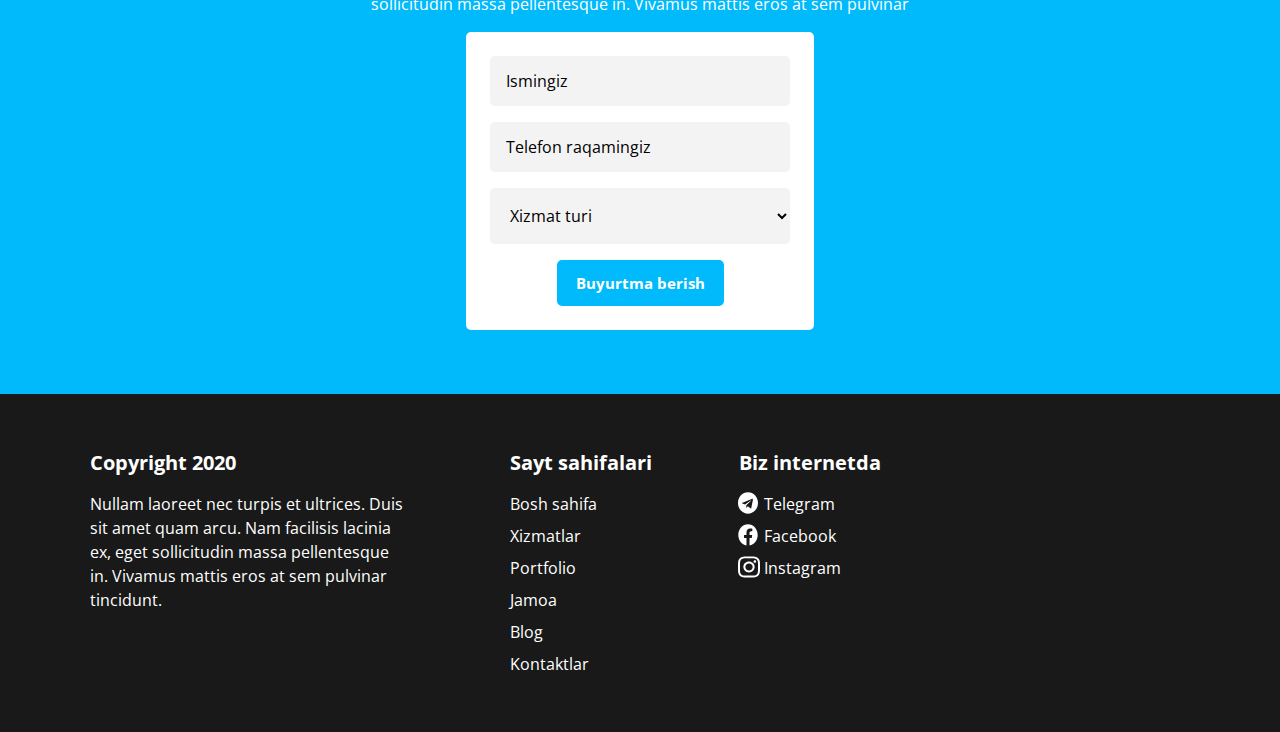
==== commit 99009469: "Add mifier css file" ====
--- a/index.html
+++ b/index.html
@@ -295,11 +295,11 @@
                         <form class="form-box" action="https://echo.htmlacademy.ru/courses" method="post"
                             autocomplete="off">
 
-                            <input class="form-input" type="text" name="Ismingiz" aria-label="Ismingiz"
+                            <input class="form-input" type="text" name="Ismingiz" aria-label="enter your name"
                                 placeholder="Ismingiz" required>
 
                             <input class="form-input" type="tel" name="Telefon raqamingiz"
-                                aria-label="Telefon raqamingiz" placeholder="Telefon raqamingiz" required>
+                                aria-label="Enter your phone number" placeholder="Telefon raqamingiz" required>
 
 
                             <select class="form-choose" name="services" id="services" aria-label="Xizmat turini tanlang">
@@ -307,12 +307,12 @@
                                     Xizmat turi
                                 </option>
 
-                                <option value="Vebsayt tuzish">Vebsayt tuzish</option>
-
-                                <option value="Telegram bot">Telegram bot</option>
-                                <option value="SMM">SMM</option>
-                                <option value="Grafik dizayn">Grafik dizayn</option>
-                                <option value="CRM tizimlar">CRM tizimlar</option>
+                                <option value="website">Vebsayt tuzish</option>
+
+                                <option value="Telegram bot">telegram_bot</option>
+                                <option value="smm">SMM</option>
+                                <option value="graphic_designer">Grafik dizayn</option>
+                                <option value="crm_system">CRM tizimlar</option>
 
                             </select>
 
@@ -386,20 +386,20 @@
                     <p class="info-topic">Biz internetda</p>
 
                     <ul class="network-list">
-                        <li class="network-item telegram">
-                            <a class="network-link" href="#" target="blank">
+                        <li class="network-item">
+                            <a class="network-link telegram" href="#" target="blank">
                                 Telegram
                             </a>
                         </li>
 
-                        <li class="network-item facebook">
-                            <a class="network-link" href="#" target="blank">
+                        <li class="network-item">
+                            <a class="network-link facebook" href="#" target="blank">
                                 Facebook
                             </a>
                         </li>
 
-                        <li class="network-item instagram">
-                            <a class="network-link" href="#" target="blank">
+                        <li class="network-item">
+                            <a class="network-link instagram" href="#" target="blank">
                                 Instagram
                             </a>
                         </li>
--- a/css/main.css
+++ b/css/main.css
@@ -1,3 +1,10 @@
+/*
+* Prefixed by https://autoprefixer.github.io
+* PostCSS: v8.4.14,
+* Autoprefixer: v10.4.7
+* Browsers: last 4 version
+*/
+
 /*
 * Prefixed by https://autoprefixer.github.io
 * PostCSS: v8.4.12,
@@ -73,7 +80,6 @@
     -webkit-box-align: center;
         -ms-flex-align: center;
             align-items: center;
-    padding: 8px 0;
     background: var(--footer-text-color);
 
 }
@@ -144,6 +150,7 @@
 }
 
 .nav-list-item:active {
+    color: #ffffff;
     background-color: #191919b3;
 
 }
@@ -170,6 +177,7 @@
 }
 
 .tel:active {
+   border: transparent;
     color: #ffffff;
     background-color: #00bafc99;
 }
@@ -230,11 +238,13 @@
 }
 
 .btn:active {
+    border: transparent;
     background-color: rgba(0, 186, 252, 0.6);
 }
 
 
 .link-youtube {
+    border: none;
     border-radius: 5px;
 }
 
@@ -623,6 +633,7 @@
     padding: 16px 0 16px 16px;
     background: #F3F3F3;
     border-radius: 5px;
+    border: none;
 }
 
 .form-input::-webkit-input-placeholder {
@@ -671,6 +682,7 @@
     padding: 16px 0 16px 16px;
     background: #F3F3F3;
     border-radius: 5px;
+    border: none;
 }
 
 .form-choose::-webkit-input-placeholder {
@@ -743,9 +755,6 @@
     display: -webkit-box;
     display: -ms-flexbox;
     display: flex;
-    -webkit-box-pack: justify;
-        -ms-flex-pack: justify;
-            justify-content: space-between;
 }
 
 .info-site {
@@ -773,6 +782,11 @@
 }
 
 
+.about{
+margin-right: 87px;
+margin-left: 100px;
+}
+
 .pages-list {
     margin: 0;
     padding: 0;
@@ -807,12 +821,16 @@
 }
 
 
+
 .network-list {
+    position: relative;
     margin: 0;
     padding: 0;
+    list-style: none;
 }
 
 .network-item {
+    margin-left: 25px;
     margin-bottom: 8px;
 
     font-family: var(--main-font-family);
@@ -823,7 +841,7 @@
 }
 
 .network-link {
-    margin-left: 28px;
+
     color: var(--footer-text-color);
     text-decoration: none;
 }
@@ -838,37 +856,41 @@
 }
 
 
-.telegram {
+.telegram::before{
+    position: absolute;
+    left: -1px;
     display: block;
     content: "";
     background-image: url("../images/telegram.svg");
     background-repeat: no-repeat;
     background-size: contain;
-    margin-left: 15px;
     width: 22px;
     height: 22px;
 }
 
 
-.facebook {
+.facebook::before{
+    position: absolute;
+    left: -1px;
     display: block;
     content: "";
     background-image: url("../images/facebook.svg");
     background-repeat: no-repeat;
     background-size: contain;
-    margin-left: 15px;
     width: 22px;
     height: 22px;
 
 }
 
-.instagram {
+.instagram::before{
+    position: absolute;
+    left: -1px;
     display: block;
     content: "";
     background-image: url("../images/instagram.svg");
     background-repeat: no-repeat;
     background-size: contain;
-    margin-left: 15px;
+
     width: 22px;
     height: 22px;
 
--- a/css/main.min.css
+++ b/css/main.min.css
@@ -1 +1 @@
-/*! normalize.css v8.0.1 | MIT License | github.com/necolas/normalize.css */html{line-height:1.15;-webkit-text-size-adjust:100%}body{margin:0}main{display:block}h1{font-size:2em;margin:.67em 0}hr{box-sizing:content-box;height:0;overflow:visible}pre{font-family:monospace,monospace;font-size:1em}a{background-color:transparent}abbr[title]{border-bottom:none;text-decoration:underline;text-decoration:underline dotted}b,strong{font-weight:bolder}code,kbd,samp{font-family:monospace,monospace;font-size:1em}small{font-size:80%}sub,sup{font-size:75%;line-height:0;position:relative;vertical-align:baseline}sub{bottom:-.25em}sup{top:-.5em}img{border-style:none}button,input,optgroup,select,textarea{font-family:inherit;font-size:100%;line-height:1.15;margin:0}button,input{overflow:visible}button,select{text-transform:none}[type=button],[type=reset],[type=submit],button{-webkit-appearance:button}[type=button]::-moz-focus-inner,[type=reset]::-moz-focus-inner,[type=submit]::-moz-focus-inner,button::-moz-focus-inner{border-style:none;padding:0}[type=button]:-moz-focusring,[type=reset]:-moz-focusring,[type=submit]:-moz-focusring,button:-moz-focusring{outline:1px dotted ButtonText}fieldset{padding:.35em .75em .625em}legend{box-sizing:border-box;color:inherit;display:table;max-width:100%;padding:0;white-space:normal}progress{vertical-align:baseline}textarea{overflow:auto}[type=checkbox],[type=radio]{box-sizing:border-box;padding:0}[type=number]::-webkit-inner-spin-button,[type=number]::-webkit-outer-spin-button{height:auto}[type=search]{-webkit-appearance:textfield;outline-offset:-2px}[type=search]::-webkit-search-decoration{-webkit-appearance:none}::-webkit-file-upload-button{-webkit-appearance:button;font:inherit}details{display:block}summary{display:list-item}template{display:none}[hidden]{display:none}:root{--main-font-family:"Open Sans","Arial",sans-serif;--main-text-color:#000000;--footer-text-color:#fff}@font-face{font-family:"Open Sans";font-style:normal;font-weight:400;src:url("../fonts/open-sans-v29-latin-regular.woff2") format("woff2"),url("../fonts/open-sans-v29-latin-regular.woff") format("woff")}@font-face{font-family:"Open Sans";font-style:normal;font-weight:700;src:url("../fonts/open-sans-v29-latin-700.woff2") format("woff2"),url("../fonts/open-sans-v29-latin-700.woff") format("woff")}*{-webkit-box-sizing:border-box;box-sizing:border-box}.container{max-width:1140px;margin:0 auto;padding:0 20px}.visually-hidden{position:absolute;width:1px;height:1px;margin:-1px;border:0;padding:0;white-space:nowrap;-webkit-clip-path:inset(100%);clip-path:inset(100%);clip:rect(0 0 0 0);overflow:hidden}body{margin:0;padding:0;font-family:var(--main-font-family);font-weight:400;font-size:16px}.site-header{-webkit-box-shadow:0 4px 20px #0000001a;box-shadow:0 4px 20px #0000001a}.header-inner{display:-webkit-box;display:-ms-flexbox;display:flex;-webkit-box-align:center;-ms-flex-align:center;align-items:center;padding:8px 0;background:var(--footer-text-color)}.site-logo-link{margin-right:auto;text-decoration:none}.site-logo-link:hover{opacity:.8}.site-logo-link:active{opacity:.4}.logo-img{vertical-align:middle}.site-nav{display:inline-block}.nav-list{display:-webkit-box;display:-ms-flexbox;display:flex;padding:0;list-style:none}.nav-list{margin:0;border-bottom:3px solid transparent}.nav-list-item{font-family:var(--main-font-family);font-weight:400;font-size:15px;line-height:24px;color:var(--main-text-color);-webkit-box-flex:0;-ms-flex:none;flex:none;-webkit-box-ordinal-group:1;-ms-flex-order:0;order:0;-ms-flex-positive:0;flex-grow:0;padding:16px;border-bottom:3px solid transparent}.item-link{color:var(--main-text-color);text-decoration:none}.nav-list-item:hover{border-bottom:3px solid #191919}.nav-list-item:active{background-color:#191919b3}.tel{padding:8px 16px;font-family:var(--main-font-family);font-weight:700;font-size:15px;line-height:24px;color:#fff;background:#00bafc;border-radius:5px;border:3px solid #00bafc;border-radius:5px;text-decoration:none}.tel:hover{color:#00bafc;background-color:#fff;border:3px solid #00bafc;border-radius:5px}.tel:active{color:#fff;background-color:#00bafc99}.hero-context{display:-webkit-box;display:-ms-flexbox;display:flex;-webkit-box-pack:justify;-ms-flex-pack:justify;justify-content:space-between;padding:80px 0}.content{width:470px}.hero-topic{margin:0;margin-bottom:16px;font-family:var(--main-font-family);font-weight:700;font-size:30px;line-height:130%;color:var(--main-text-color)}.hero-text{margin:0;margin-bottom:24px;font-family:var(--main-font-family);font-weight:400;font-size:16px;line-height:24px;color:var(--main-text-color)}.btn{padding:8px 16px;font-family:var(--main-font-family);font-weight:700;font-size:15px;line-height:24px;color:#fff;background:#00bafc;border-radius:5px;border:3px solid #00bafc;border-radius:5px;text-decoration:none}.btn:hover{background-color:rgba(0,186,252,.8)}.btn:active{background-color:rgba(0,186,252,.6)}.link-youtube{border-radius:5px}.services{padding:56px 0}.services-content{width:719px;margin:0 auto;margin-bottom:16px}.services-topic{margin:0;margin-bottom:16px;font-family:var(--main-font-family);font-weight:700;font-size:24px;line-height:130%;text-align:center;color:var(--main-text-color)}.services-text{margin:0;font-family:var(--main-font-family);font-weight:400;font-size:16px;line-height:24px;text-align:center;color:var(--main-text-color)}.services-list{display:-webkit-box;display:-ms-flexbox;display:flex;-webkit-box-pack:center;-ms-flex-pack:center;justify-content:center;-ms-flex-wrap:wrap;flex-wrap:wrap;margin:0;margin-bottom:48px;padding:0;list-style:none}.services-item{display:inline-block;margin-right:70px;margin-bottom:48px;padding:24px 59px;-webkit-box-shadow:0 8px 8px rgba(0,0,0,.1);box-shadow:0 8px 8px rgba(0,0,0,.1);border-radius:5px}.services-item:hover{-webkit-box-shadow:0 12px 21px rgba(0,0,0,.1);box-shadow:0 12px 21px rgba(0,0,0,.1)}.services-item:active{-webkit-box-shadow:0 4px 4px rgba(0,0,0,.2);box-shadow:0 4px 4px rgba(0,0,0,.2)}.design{margin-bottom:0}.server{margin-bottom:0}.middle{margin-right:0}.services-item::before{display:block;content:"";background-repeat:no-repeat;background-size:contain;width:202px;height:130px;margin-bottom:16px}.website::before{background-image:url("../images/website.svg")}.bot::before{background-image:url("../images/tg-bot.svg")}.smm::before{background-image:url("../images/smm.svg")}.smm::before{background-image:url("../images/smm.svg")}.design::before{background-image:url("../images/design.svg")}.server::before{background-image:url("../images/server.svg")}.services-link{text-decoration:none}.item-topic{margin:0;margin-bottom:16px;font-family:var(--main-font-family);font-weight:700;font-size:20px;line-height:130%;text-align:center;color:var(--main-text-color)}.item-text{margin:0;font-family:var(--main-font-family);font-weight:400;font-size:16px;line-height:24px;text-align:center;color:var(--main-text-color)}.services-bottom{display:-webkit-box;display:-ms-flexbox;display:flex;-webkit-box-pack:center;-ms-flex-pack:center;justify-content:center;-webkit-box-align:center;-ms-flex-align:center;align-items:center}.link-to-services{margin-left:16px;font-family:var(--main-font-family);font-weight:400;font-size:16px;line-height:24px;text-align:center;-webkit-text-decoration-line:underline;text-decoration-line:underline;color:#00bafc}.how-we-work{padding:56px 0}.work-content{width:719px;margin:0 auto;margin-bottom:16px}.section-topic{margin:0;margin-bottom:16px;font-family:var(--main-font-family);font-weight:700;font-size:24px;line-height:130%;text-align:center;color:var(--main-text-color)}.section-text{margin:0;font-family:var(--main-font-family);font-style:normal;-webkit-box-align:center;-ms-flex-align:center;align-items:center;font-weight:400;font-size:16px;line-height:24px;color:var(--main-text-color)}.work-list{margin:0;margin-bottom:40px;padding:0}.work-item{display:-webkit-box;display:-ms-flexbox;display:flex;-webkit-box-pack:center;-ms-flex-pack:center;justify-content:center;-webkit-box-align:center;-ms-flex-align:center;align-items:center}.item-content{display:-webkit-box;display:-ms-flexbox;display:flex;-webkit-box-orient:vertical;-webkit-box-direction:normal;-ms-flex-direction:column;flex-direction:column;-webkit-box-align:start;-ms-flex-align:start;align-items:flex-start;margin-left:32px}.text{margin:0;font-family:var(--main-font-family);font-weight:400;font-size:16px;line-height:24px;color:var(--main-text-color)}.work-item::before{display:block;content:"";background-repeat:no-repeat;background-size:contain;width:300px;height:278px}.work-item:nth-child(even){-webkit-box-orient:horizontal;-webkit-box-direction:reverse;-ms-flex-direction:row-reverse;flex-direction:row-reverse;margin-right:0}.search::before{background-image:url("../images/step-search.svg")}.offer::before{background-image:url("../images/step-offer.svg")}.deadline::before{background-image:url("../images/step-deadline.svg")}.submit::before{background-image:url("../images/step-submit.svg")}.support::before{background-image:url("../images/step-support.svg")}.book{display:-webkit-box;display:-ms-flexbox;display:flex;-webkit-box-pack:center;-ms-flex-pack:center;justify-content:center}.booking{padding-top:56px;padding-bottom:64px;background-color:#00bafc}.booking-content{width:719px;margin:0 auto}.active{text-align:center;color:#fff}.form-context{display:-webkit-box;display:-ms-flexbox;display:flex;-webkit-box-pack:center;-ms-flex-pack:center;justify-content:center}.form-box{width:348px;display:-webkit-box;display:-ms-flexbox;display:flex;-webkit-box-orient:vertical;-webkit-box-direction:normal;-ms-flex-direction:column;flex-direction:column;-webkit-box-align:center;-ms-flex-align:center;align-items:center;-webkit-box-pack:center;-ms-flex-pack:center;justify-content:center;padding:24px;background-color:#fff;border-radius:5px}.form-input{width:300px;margin-bottom:16px;padding:16px 0 16px 16px;background:#f3f3f3;border-radius:5px}.form-input::-webkit-input-placeholder{font-family:var(--main-font-family);font-weight:400;font-size:16px;line-height:150%;color:var(--main-text-color)}.form-input::-moz-placeholder{font-family:var(--main-font-family);font-weight:400;font-size:16px;line-height:150%;color:var(--main-text-color)}.form-input:-ms-input-placeholder{font-family:var(--main-font-family);font-weight:400;font-size:16px;line-height:150%;color:var(--main-text-color)}.form-input::-ms-input-placeholder{font-family:var(--main-font-family);font-weight:400;font-size:16px;line-height:150%;color:var(--main-text-color)}.form-input::placeholder{font-family:var(--main-font-family);font-weight:400;font-size:16px;line-height:150%;color:var(--main-text-color)}.form-choose{width:300px;margin-bottom:16px;padding:16px 0 16px 16px;background:#f3f3f3;border-radius:5px}.form-choose::-webkit-input-placeholder{font-family:var(--main-font-family);font-weight:400;font-size:16px;line-height:150%;text-align:center;color:var(--main-text-color)}.form-choose::-moz-placeholder{font-family:var(--main-font-family);font-weight:400;font-size:16px;line-height:150%;text-align:center;color:var(--main-text-color)}.form-choose:-ms-input-placeholder{font-family:var(--main-font-family);font-weight:400;font-size:16px;line-height:150%;text-align:center;color:var(--main-text-color)}.form-choose::-ms-input-placeholder{font-family:var(--main-font-family);font-weight:400;font-size:16px;line-height:150%;text-align:center;color:var(--main-text-color)}.form-choose::placeholder{font-family:var(--main-font-family);font-weight:400;font-size:16px;line-height:150%;text-align:center;color:var(--main-text-color)}.button{width:167px}.site-footer{padding:56px 0;background-color:#191919}.footer-content{display:-webkit-box;display:-ms-flexbox;display:flex;-webkit-box-pack:justify;-ms-flex-pack:justify;justify-content:space-between}.info-site{width:320px}.info-topic{margin:0;margin-bottom:16px;font-family:var(--main-font-family);font-weight:700;font-size:20px;line-height:130%;color:var(--footer-text-color)}.info-text{margin:0;font-family:var(--main-font-family);font-style:normal;font-weight:400;font-size:16px;line-height:150%;color:var(--footer-text-color)}.pages-list{margin:0;padding:0;list-style:none}.pages-item{margin-bottom:8px;font-family:var(--main-font-family);font-weight:400;font-size:16px;line-height:24px}.last{margin-bottom:0}.pages-link{color:var(--footer-text-color);text-decoration:none}.pages-link:hover{color:#00bafc}.pages-link:active{opacity:.6}.network-list{margin:0;padding:0}.network-item{margin-bottom:8px;font-family:var(--main-font-family);font-weight:400;font-size:16px;line-height:24px;color:var(--footer-text-color)}.network-link{margin-left:28px;color:var(--footer-text-color);text-decoration:none}.network-link:hover{color:#00bafc}.network-link:active{opacity:.6}.telegram{display:block;content:"";background-image:url("../images/telegram.svg");background-repeat:no-repeat;background-size:contain;margin-left:15px;width:22px;height:22px}.facebook{display:block;content:"";background-image:url("../images/facebook.svg");background-repeat:no-repeat;background-size:contain;margin-left:15px;width:22px;height:22px}.instagram{display:block;content:"";background-image:url("../images/instagram.svg");background-repeat:no-repeat;background-size:contain;margin-left:15px;width:22px;height:22px}+/*! normalize.css v8.0.1 | MIT License | github.com/necolas/normalize.css */html{line-height:1.15;-webkit-text-size-adjust:100%}body{margin:0}main{display:block}h1{font-size:2em;margin:.67em 0}hr{box-sizing:content-box;height:0;overflow:visible}pre{font-family:monospace,monospace;font-size:1em}a{background-color:transparent}abbr[title]{border-bottom:none;text-decoration:underline;text-decoration:underline dotted}b,strong{font-weight:bolder}code,kbd,samp{font-family:monospace,monospace;font-size:1em}small{font-size:80%}sub,sup{font-size:75%;line-height:0;position:relative;vertical-align:baseline}sub{bottom:-.25em}sup{top:-.5em}img{border-style:none}button,input,optgroup,select,textarea{font-family:inherit;font-size:100%;line-height:1.15;margin:0}button,input{overflow:visible}button,select{text-transform:none}[type=button],[type=reset],[type=submit],button{-webkit-appearance:button}[type=button]::-moz-focus-inner,[type=reset]::-moz-focus-inner,[type=submit]::-moz-focus-inner,button::-moz-focus-inner{border-style:none;padding:0}[type=button]:-moz-focusring,[type=reset]:-moz-focusring,[type=submit]:-moz-focusring,button:-moz-focusring{outline:1px dotted ButtonText}fieldset{padding:.35em .75em .625em}legend{box-sizing:border-box;color:inherit;display:table;max-width:100%;padding:0;white-space:normal}progress{vertical-align:baseline}textarea{overflow:auto}[type=checkbox],[type=radio]{box-sizing:border-box;padding:0}[type=number]::-webkit-inner-spin-button,[type=number]::-webkit-outer-spin-button{height:auto}[type=search]{-webkit-appearance:textfield;outline-offset:-2px}[type=search]::-webkit-search-decoration{-webkit-appearance:none}::-webkit-file-upload-button{-webkit-appearance:button;font:inherit}details{display:block}summary{display:list-item}template{display:none}[hidden]{display:none}:root{--main-font-family:"Open Sans","Arial",sans-serif;--main-text-color:#000000;--footer-text-color:#fff}@font-face{font-family:"Open Sans";font-style:normal;font-weight:400;src:url("../fonts/open-sans-v29-latin-regular.woff2") format("woff2"),url("../fonts/open-sans-v29-latin-regular.woff") format("woff")}@font-face{font-family:"Open Sans";font-style:normal;font-weight:700;src:url("../fonts/open-sans-v29-latin-700.woff2") format("woff2"),url("../fonts/open-sans-v29-latin-700.woff") format("woff")}*{-webkit-box-sizing:border-box;box-sizing:border-box}.container{max-width:1140px;margin:0 auto;padding:0 20px}.visually-hidden{position:absolute;width:1px;height:1px;margin:-1px;border:0;padding:0;white-space:nowrap;-webkit-clip-path:inset(100%);clip-path:inset(100%);clip:rect(0 0 0 0);overflow:hidden}body{margin:0;padding:0;font-family:var(--main-font-family);font-weight:400;font-size:16px}.site-header{-webkit-box-shadow:0 4px 20px #0000001a;box-shadow:0 4px 20px #0000001a}.header-inner{display:-webkit-box;display:-ms-flexbox;display:flex;-webkit-box-align:center;-ms-flex-align:center;align-items:center;background:var(--footer-text-color)}.site-logo-link{margin-right:auto;text-decoration:none}.site-logo-link:hover{opacity:.8}.site-logo-link:active{opacity:.4}.logo-img{vertical-align:middle}.site-nav{display:inline-block}.nav-list{display:-webkit-box;display:-ms-flexbox;display:flex;padding:0;list-style:none}.nav-list{margin:0;border-bottom:3px solid transparent}.nav-list-item{font-family:var(--main-font-family);font-weight:400;font-size:15px;line-height:24px;color:var(--main-text-color);-webkit-box-flex:0;-ms-flex:none;flex:none;-webkit-box-ordinal-group:1;-ms-flex-order:0;order:0;-ms-flex-positive:0;flex-grow:0;padding:16px;border-bottom:3px solid transparent}.item-link{color:var(--main-text-color);text-decoration:none}.nav-list-item:hover{border-bottom:3px solid #191919}.nav-list-item:active{color:#fff;background-color:#191919b3}.tel{padding:8px 16px;font-family:var(--main-font-family);font-weight:700;font-size:15px;line-height:24px;color:#fff;background:#00bafc;border-radius:5px;border:3px solid #00bafc;border-radius:5px;text-decoration:none}.tel:hover{color:#00bafc;background-color:#fff;border:3px solid #00bafc;border-radius:5px}.tel:active{border:transparent;color:#fff;background-color:#00bafc99}.hero-context{display:-webkit-box;display:-ms-flexbox;display:flex;-webkit-box-pack:justify;-ms-flex-pack:justify;justify-content:space-between;padding:80px 0}.content{width:470px}.hero-topic{margin:0;margin-bottom:16px;font-family:var(--main-font-family);font-weight:700;font-size:30px;line-height:130%;color:var(--main-text-color)}.hero-text{margin:0;margin-bottom:24px;font-family:var(--main-font-family);font-weight:400;font-size:16px;line-height:24px;color:var(--main-text-color)}.btn{padding:8px 16px;font-family:var(--main-font-family);font-weight:700;font-size:15px;line-height:24px;color:#fff;background:#00bafc;border-radius:5px;border:3px solid #00bafc;border-radius:5px;text-decoration:none}.btn:hover{background-color:rgba(0,186,252,.8)}.btn:active{border:transparent;background-color:rgba(0,186,252,.6)}.link-youtube{border:none;border-radius:5px}.services{padding:56px 0}.services-content{width:719px;margin:0 auto;margin-bottom:16px}.services-topic{margin:0;margin-bottom:16px;font-family:var(--main-font-family);font-weight:700;font-size:24px;line-height:130%;text-align:center;color:var(--main-text-color)}.services-text{margin:0;font-family:var(--main-font-family);font-weight:400;font-size:16px;line-height:24px;text-align:center;color:var(--main-text-color)}.services-list{display:-webkit-box;display:-ms-flexbox;display:flex;-webkit-box-pack:center;-ms-flex-pack:center;justify-content:center;-ms-flex-wrap:wrap;flex-wrap:wrap;margin:0;margin-bottom:48px;padding:0;list-style:none}.services-item{display:inline-block;margin-right:70px;margin-bottom:48px;padding:24px 59px;-webkit-box-shadow:0 8px 8px rgba(0,0,0,.1);box-shadow:0 8px 8px rgba(0,0,0,.1);border-radius:5px}.services-item:hover{-webkit-box-shadow:0 12px 21px rgba(0,0,0,.1);box-shadow:0 12px 21px rgba(0,0,0,.1)}.services-item:active{-webkit-box-shadow:0 4px 4px rgba(0,0,0,.2);box-shadow:0 4px 4px rgba(0,0,0,.2)}.design{margin-bottom:0}.server{margin-bottom:0}.middle{margin-right:0}.services-item::before{display:block;content:"";background-repeat:no-repeat;background-size:contain;width:202px;height:130px;margin-bottom:16px}.website::before{background-image:url("../images/website.svg")}.bot::before{background-image:url("../images/tg-bot.svg")}.smm::before{background-image:url("../images/smm.svg")}.smm::before{background-image:url("../images/smm.svg")}.design::before{background-image:url("../images/design.svg")}.server::before{background-image:url("../images/server.svg")}.services-link{text-decoration:none}.item-topic{margin:0;margin-bottom:16px;font-family:var(--main-font-family);font-weight:700;font-size:20px;line-height:130%;text-align:center;color:var(--main-text-color)}.item-text{margin:0;font-family:var(--main-font-family);font-weight:400;font-size:16px;line-height:24px;text-align:center;color:var(--main-text-color)}.services-bottom{display:-webkit-box;display:-ms-flexbox;display:flex;-webkit-box-pack:center;-ms-flex-pack:center;justify-content:center;-webkit-box-align:center;-ms-flex-align:center;align-items:center}.link-to-services{margin-left:16px;font-family:var(--main-font-family);font-weight:400;font-size:16px;line-height:24px;text-align:center;-webkit-text-decoration-line:underline;text-decoration-line:underline;color:#00bafc}.how-we-work{padding:56px 0}.work-content{width:719px;margin:0 auto;margin-bottom:16px}.section-topic{margin:0;margin-bottom:16px;font-family:var(--main-font-family);font-weight:700;font-size:24px;line-height:130%;text-align:center;color:var(--main-text-color)}.section-text{margin:0;font-family:var(--main-font-family);font-style:normal;-webkit-box-align:center;-ms-flex-align:center;align-items:center;font-weight:400;font-size:16px;line-height:24px;color:var(--main-text-color)}.work-list{margin:0;margin-bottom:40px;padding:0}.work-item{display:-webkit-box;display:-ms-flexbox;display:flex;-webkit-box-pack:center;-ms-flex-pack:center;justify-content:center;-webkit-box-align:center;-ms-flex-align:center;align-items:center}.item-content{display:-webkit-box;display:-ms-flexbox;display:flex;-webkit-box-orient:vertical;-webkit-box-direction:normal;-ms-flex-direction:column;flex-direction:column;-webkit-box-align:start;-ms-flex-align:start;align-items:flex-start;margin-left:32px}.text{margin:0;font-family:var(--main-font-family);font-weight:400;font-size:16px;line-height:24px;color:var(--main-text-color)}.work-item::before{display:block;content:"";background-repeat:no-repeat;background-size:contain;width:300px;height:278px}.work-item:nth-child(even){-webkit-box-orient:horizontal;-webkit-box-direction:reverse;-ms-flex-direction:row-reverse;flex-direction:row-reverse;margin-right:0}.search::before{background-image:url("../images/step-search.svg")}.offer::before{background-image:url("../images/step-offer.svg")}.deadline::before{background-image:url("../images/step-deadline.svg")}.submit::before{background-image:url("../images/step-submit.svg")}.support::before{background-image:url("../images/step-support.svg")}.book{display:-webkit-box;display:-ms-flexbox;display:flex;-webkit-box-pack:center;-ms-flex-pack:center;justify-content:center}.booking{padding-top:56px;padding-bottom:64px;background-color:#00bafc}.booking-content{width:719px;margin:0 auto}.active{text-align:center;color:#fff}.form-context{display:-webkit-box;display:-ms-flexbox;display:flex;-webkit-box-pack:center;-ms-flex-pack:center;justify-content:center}.form-box{width:348px;display:-webkit-box;display:-ms-flexbox;display:flex;-webkit-box-orient:vertical;-webkit-box-direction:normal;-ms-flex-direction:column;flex-direction:column;-webkit-box-align:center;-ms-flex-align:center;align-items:center;-webkit-box-pack:center;-ms-flex-pack:center;justify-content:center;padding:24px;background-color:#fff;border-radius:5px}.form-input{width:300px;margin-bottom:16px;padding:16px 0 16px 16px;background:#f3f3f3;border-radius:5px;border:none}.form-input::-webkit-input-placeholder{font-family:var(--main-font-family);font-weight:400;font-size:16px;line-height:150%;color:var(--main-text-color)}.form-input::-moz-placeholder{font-family:var(--main-font-family);font-weight:400;font-size:16px;line-height:150%;color:var(--main-text-color)}.form-input:-ms-input-placeholder{font-family:var(--main-font-family);font-weight:400;font-size:16px;line-height:150%;color:var(--main-text-color)}.form-input::-ms-input-placeholder{font-family:var(--main-font-family);font-weight:400;font-size:16px;line-height:150%;color:var(--main-text-color)}.form-input::placeholder{font-family:var(--main-font-family);font-weight:400;font-size:16px;line-height:150%;color:var(--main-text-color)}.form-choose{width:300px;margin-bottom:16px;padding:16px 0 16px 16px;background:#f3f3f3;border-radius:5px;border:none}.form-choose::-webkit-input-placeholder{font-family:var(--main-font-family);font-weight:400;font-size:16px;line-height:150%;text-align:center;color:var(--main-text-color)}.form-choose::-moz-placeholder{font-family:var(--main-font-family);font-weight:400;font-size:16px;line-height:150%;text-align:center;color:var(--main-text-color)}.form-choose:-ms-input-placeholder{font-family:var(--main-font-family);font-weight:400;font-size:16px;line-height:150%;text-align:center;color:var(--main-text-color)}.form-choose::-ms-input-placeholder{font-family:var(--main-font-family);font-weight:400;font-size:16px;line-height:150%;text-align:center;color:var(--main-text-color)}.form-choose::placeholder{font-family:var(--main-font-family);font-weight:400;font-size:16px;line-height:150%;text-align:center;color:var(--main-text-color)}.button{width:167px}.site-footer{padding:56px 0;background-color:#191919}.footer-content{display:-webkit-box;display:-ms-flexbox;display:flex}.info-site{width:320px}.info-topic{margin:0;margin-bottom:16px;font-family:var(--main-font-family);font-weight:700;font-size:20px;line-height:130%;color:var(--footer-text-color)}.info-text{margin:0;font-family:var(--main-font-family);font-style:normal;font-weight:400;font-size:16px;line-height:150%;color:var(--footer-text-color)}.about{margin-right:87px;margin-left:100px}.pages-list{margin:0;padding:0;list-style:none}.pages-item{margin-bottom:8px;font-family:var(--main-font-family);font-weight:400;font-size:16px;line-height:24px}.last{margin-bottom:0}.pages-link{color:var(--footer-text-color);text-decoration:none}.pages-link:hover{color:#00bafc}.pages-link:active{opacity:.6}.network-list{position:relative;margin:0;padding:0;list-style:none}.network-item{margin-left:25px;margin-bottom:8px;font-family:var(--main-font-family);font-weight:400;font-size:16px;line-height:24px;color:var(--footer-text-color)}.network-link{color:var(--footer-text-color);text-decoration:none}.network-link:hover{color:#00bafc}.network-link:active{opacity:.6}.telegram::before{position:absolute;left:-1px;display:block;content:"";background-image:url("../images/telegram.svg");background-repeat:no-repeat;background-size:contain;width:22px;height:22px}.facebook::before{position:absolute;left:-1px;display:block;content:"";background-image:url("../images/facebook.svg");background-repeat:no-repeat;background-size:contain;width:22px;height:22px}.instagram::before{position:absolute;left:-1px;display:block;content:"";background-image:url("../images/instagram.svg");background-repeat:no-repeat;background-size:contain;width:22px;height:22px}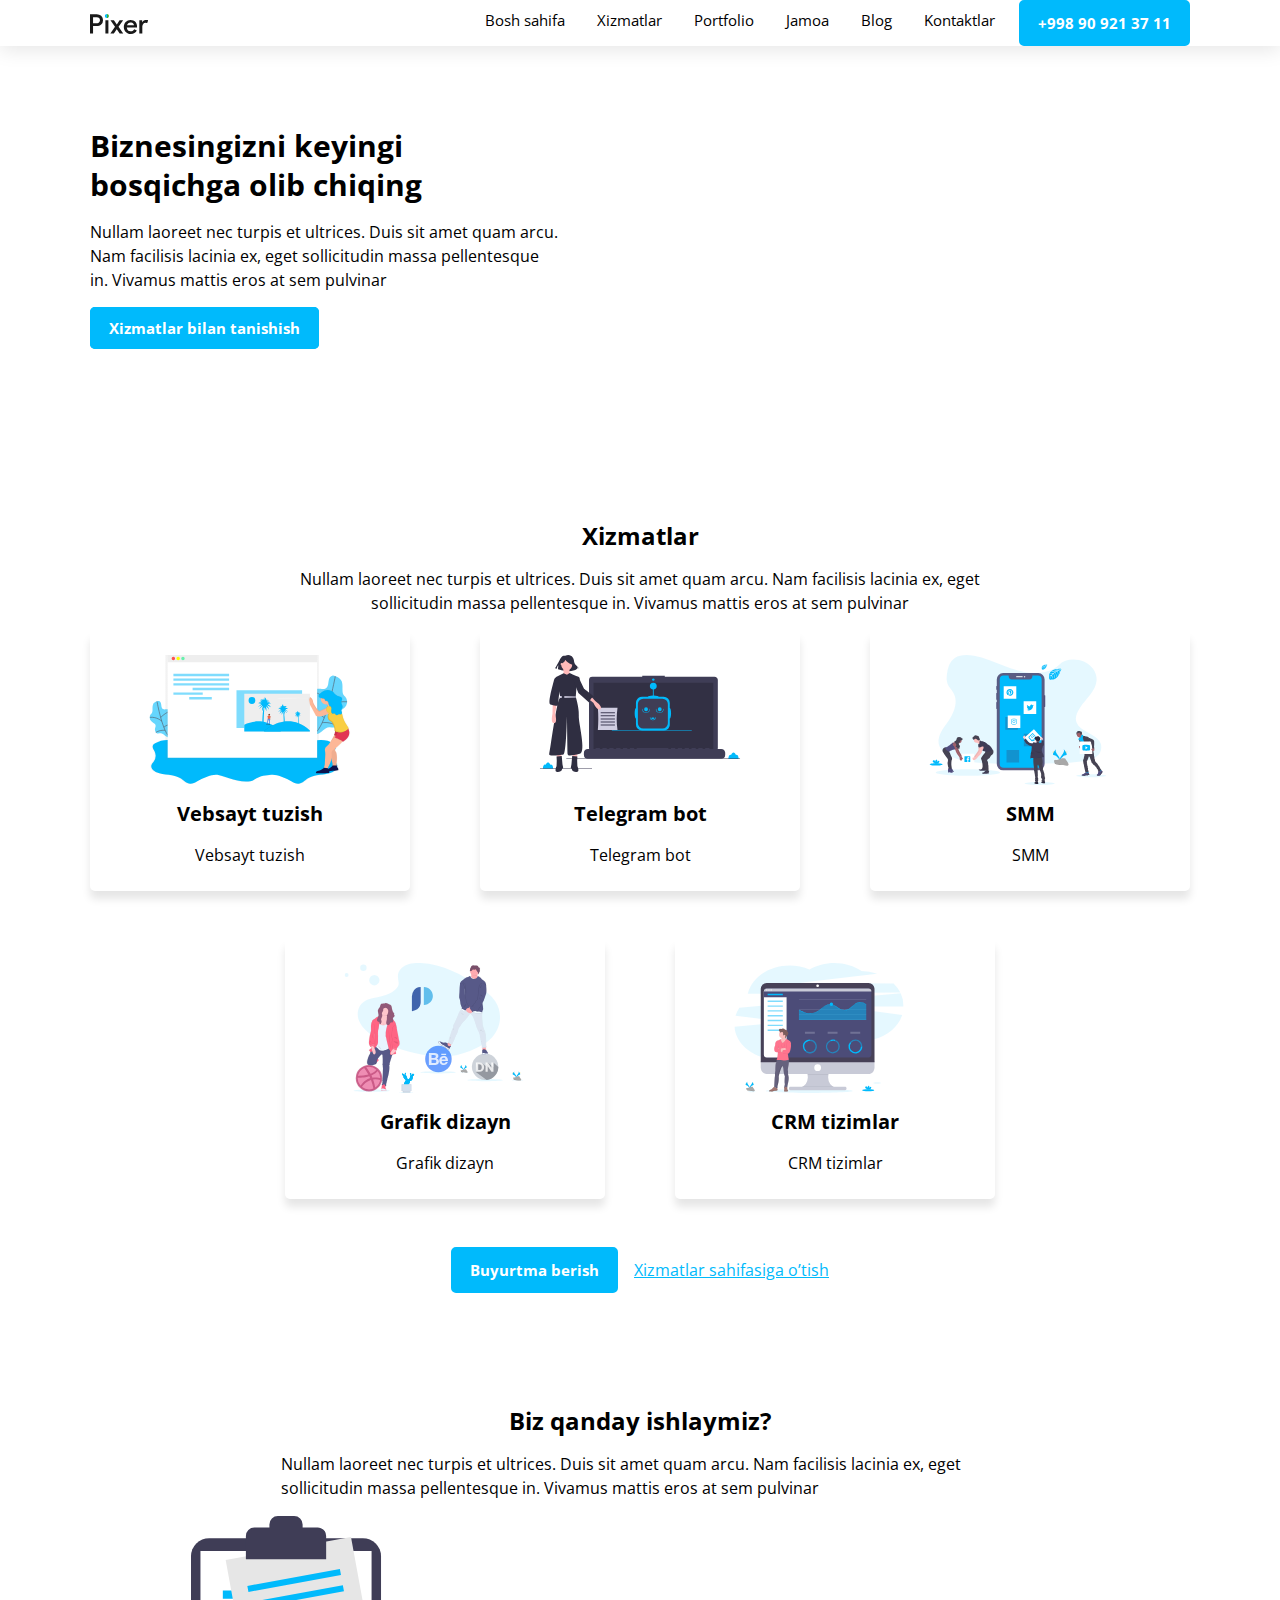
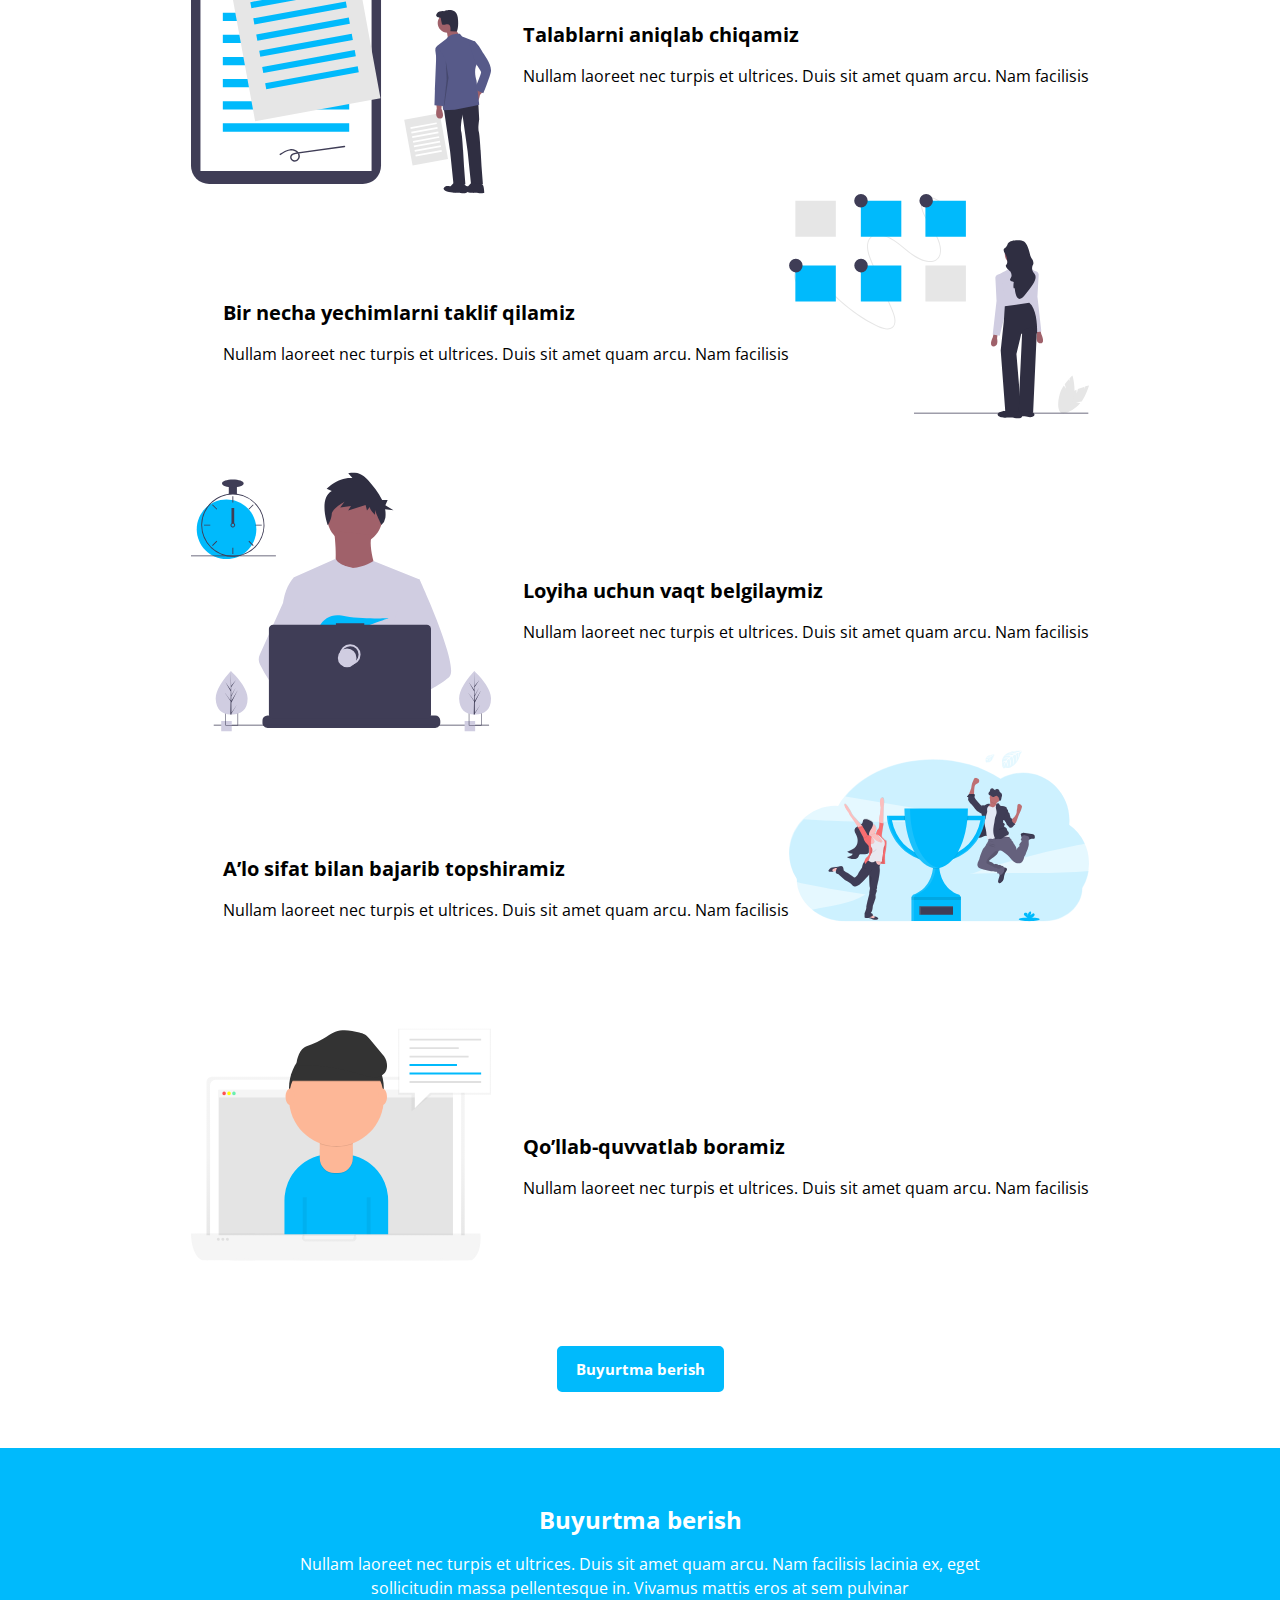
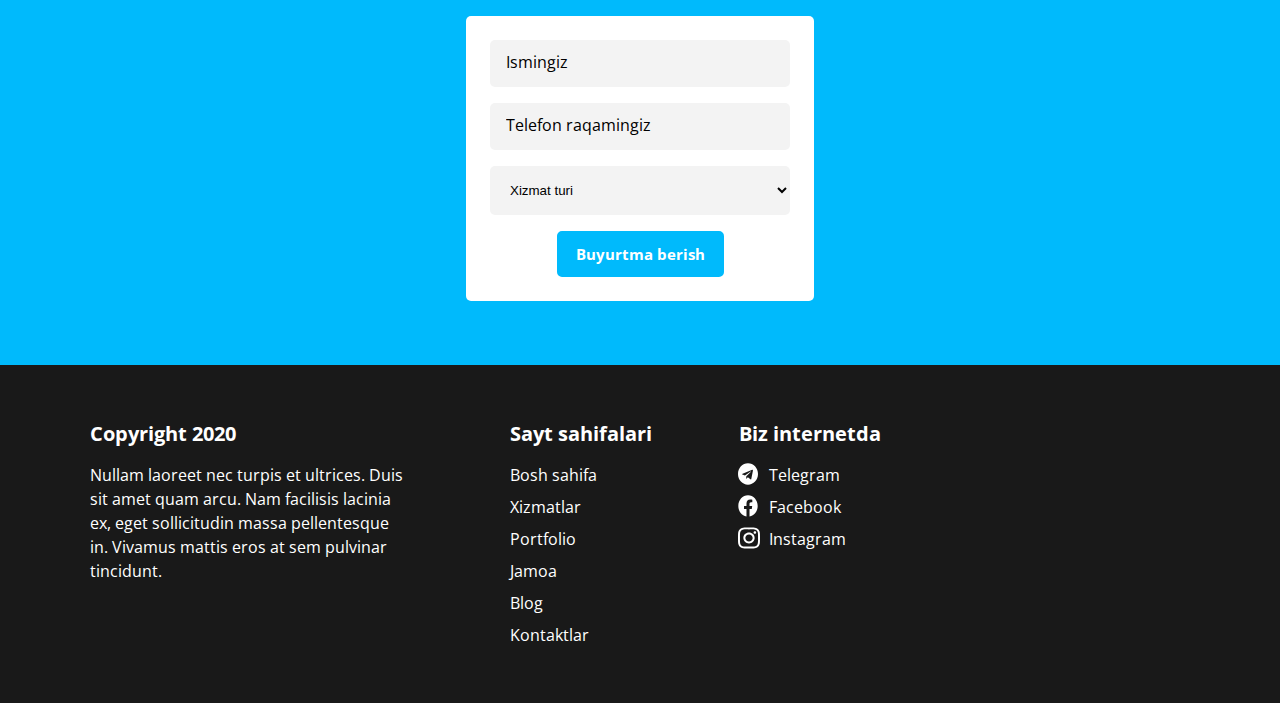
==== commit 1ceb9d0b: "Add active elemts" ====
--- a/index.html
+++ b/index.html
@@ -7,8 +7,8 @@
     <meta name="viewport" content="width=device-width, initial-scale=1.0">
     <title>Pixer</title>
     <!-- <link rel="stylesheet" href="./css/normalize.css"> -->
-    <!-- <link rel="stylesheet" href="./css/main.css"> -->
-    <link rel="stylesheet" href="./css/main.min.css">
+    <link rel="stylesheet" href="./css/main.css">
+    <!-- <link rel="stylesheet" href="./css/main.min.css"> -->
 </head>
 
 <body>
--- a/css/main.css
+++ b/css/main.css
@@ -115,6 +115,7 @@
 
 .nav-list {
     margin: 0;
+    margin-right: 8px;
     border-bottom: 3px solid transparent;
 }
 
@@ -132,24 +133,27 @@
             order: 0;
     -ms-flex-positive: 0;
         flex-grow: 0;
+  
+    border-bottom: 3px solid transparent;
+}
+
+
+
+.item-link {
     padding: 16px;
-    border-bottom: 3px solid transparent;
-}
-
-
-
-.item-link {
     color: var(--main-text-color);
     text-decoration: none;
 
 }
 
 
-.nav-list-item:hover {
+
+
+.item-link:hover {
     border-bottom: 3px solid #191919;
 }
 
-.nav-list-item:active {
+.item-link:active {
     color: #ffffff;
     background-color: #191919b3;
 
@@ -177,9 +181,10 @@
 }
 
 .tel:active {
-   border: transparent;
+ 
     color: #ffffff;
     background-color: #00bafc99;
+    border-color: transparent;
 }
 
 
@@ -238,8 +243,8 @@
 }
 
 .btn:active {
-    border: transparent;
     background-color: rgba(0, 186, 252, 0.6);
+    border-color: transparent;
 }
 
 
@@ -830,7 +835,7 @@
 }
 
 .network-item {
-    margin-left: 25px;
+    margin-left: 30px;
     margin-bottom: 8px;
 
     font-family: var(--main-font-family);
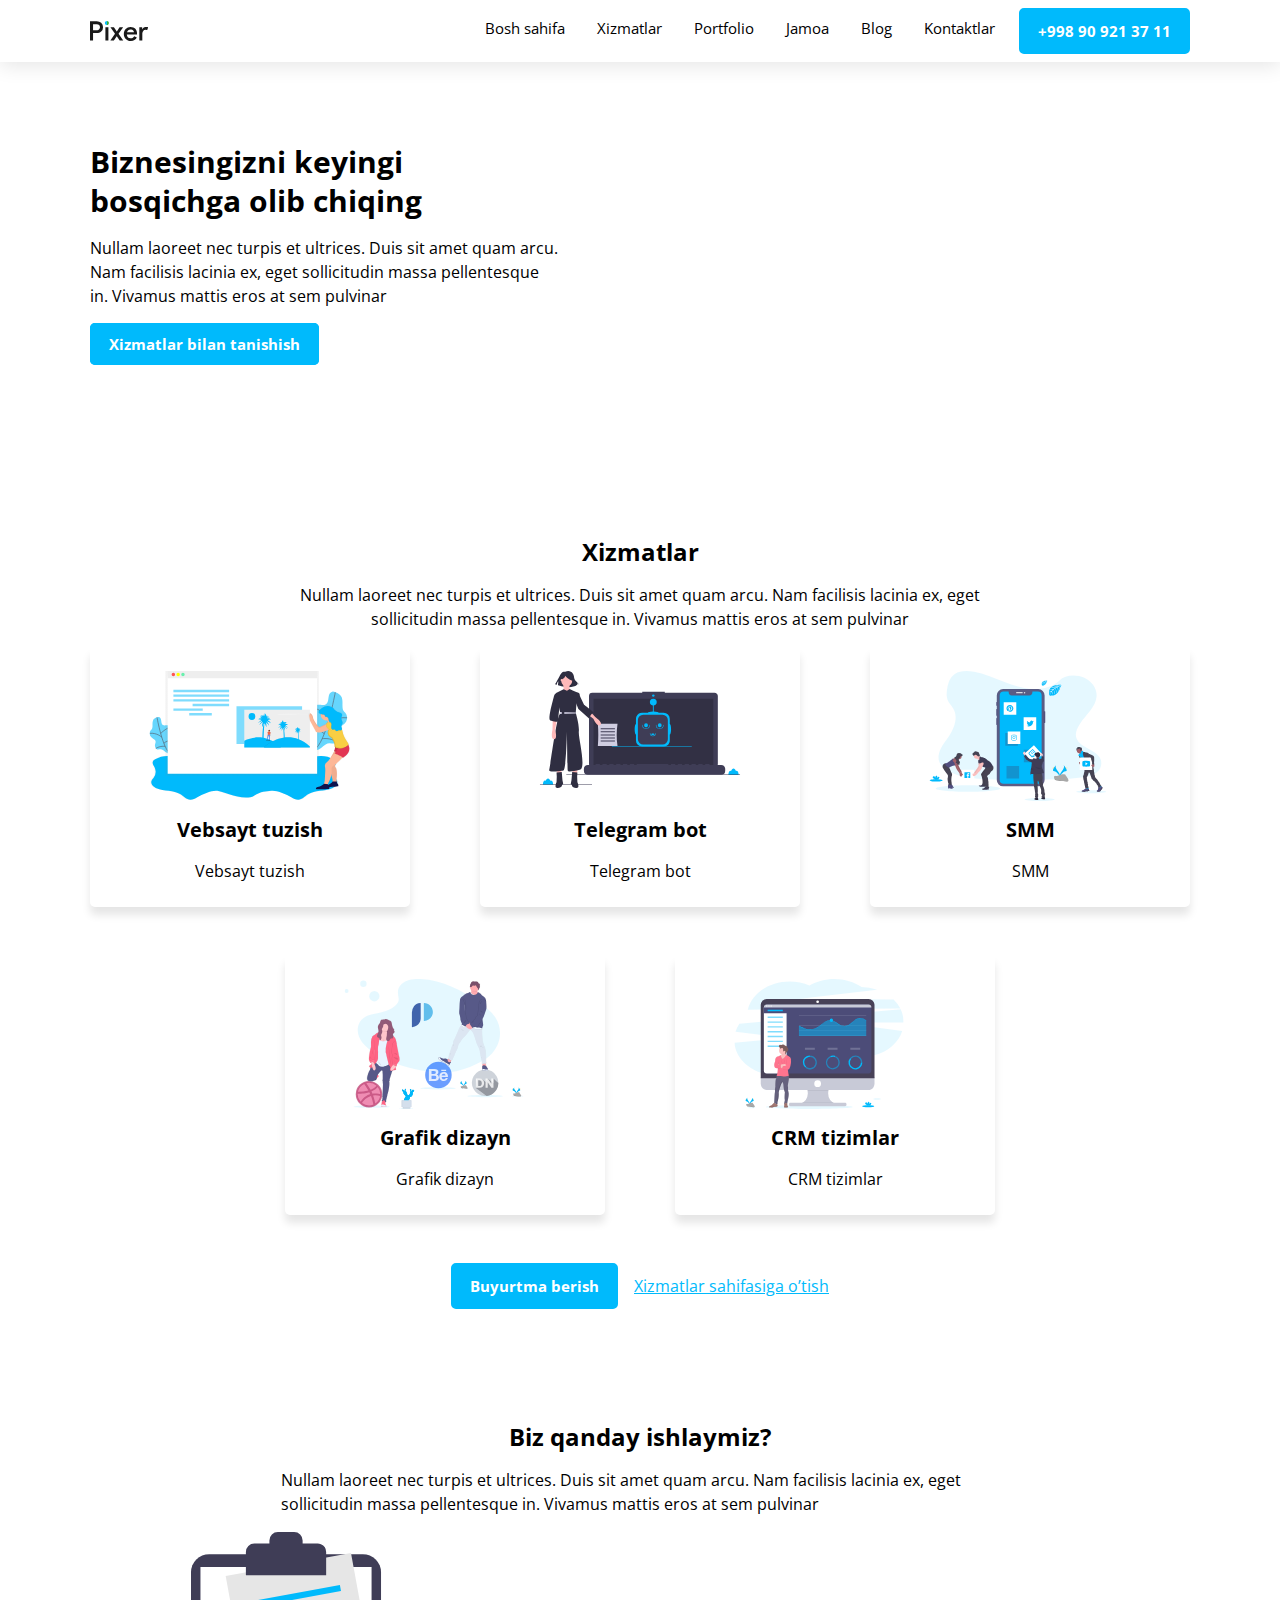
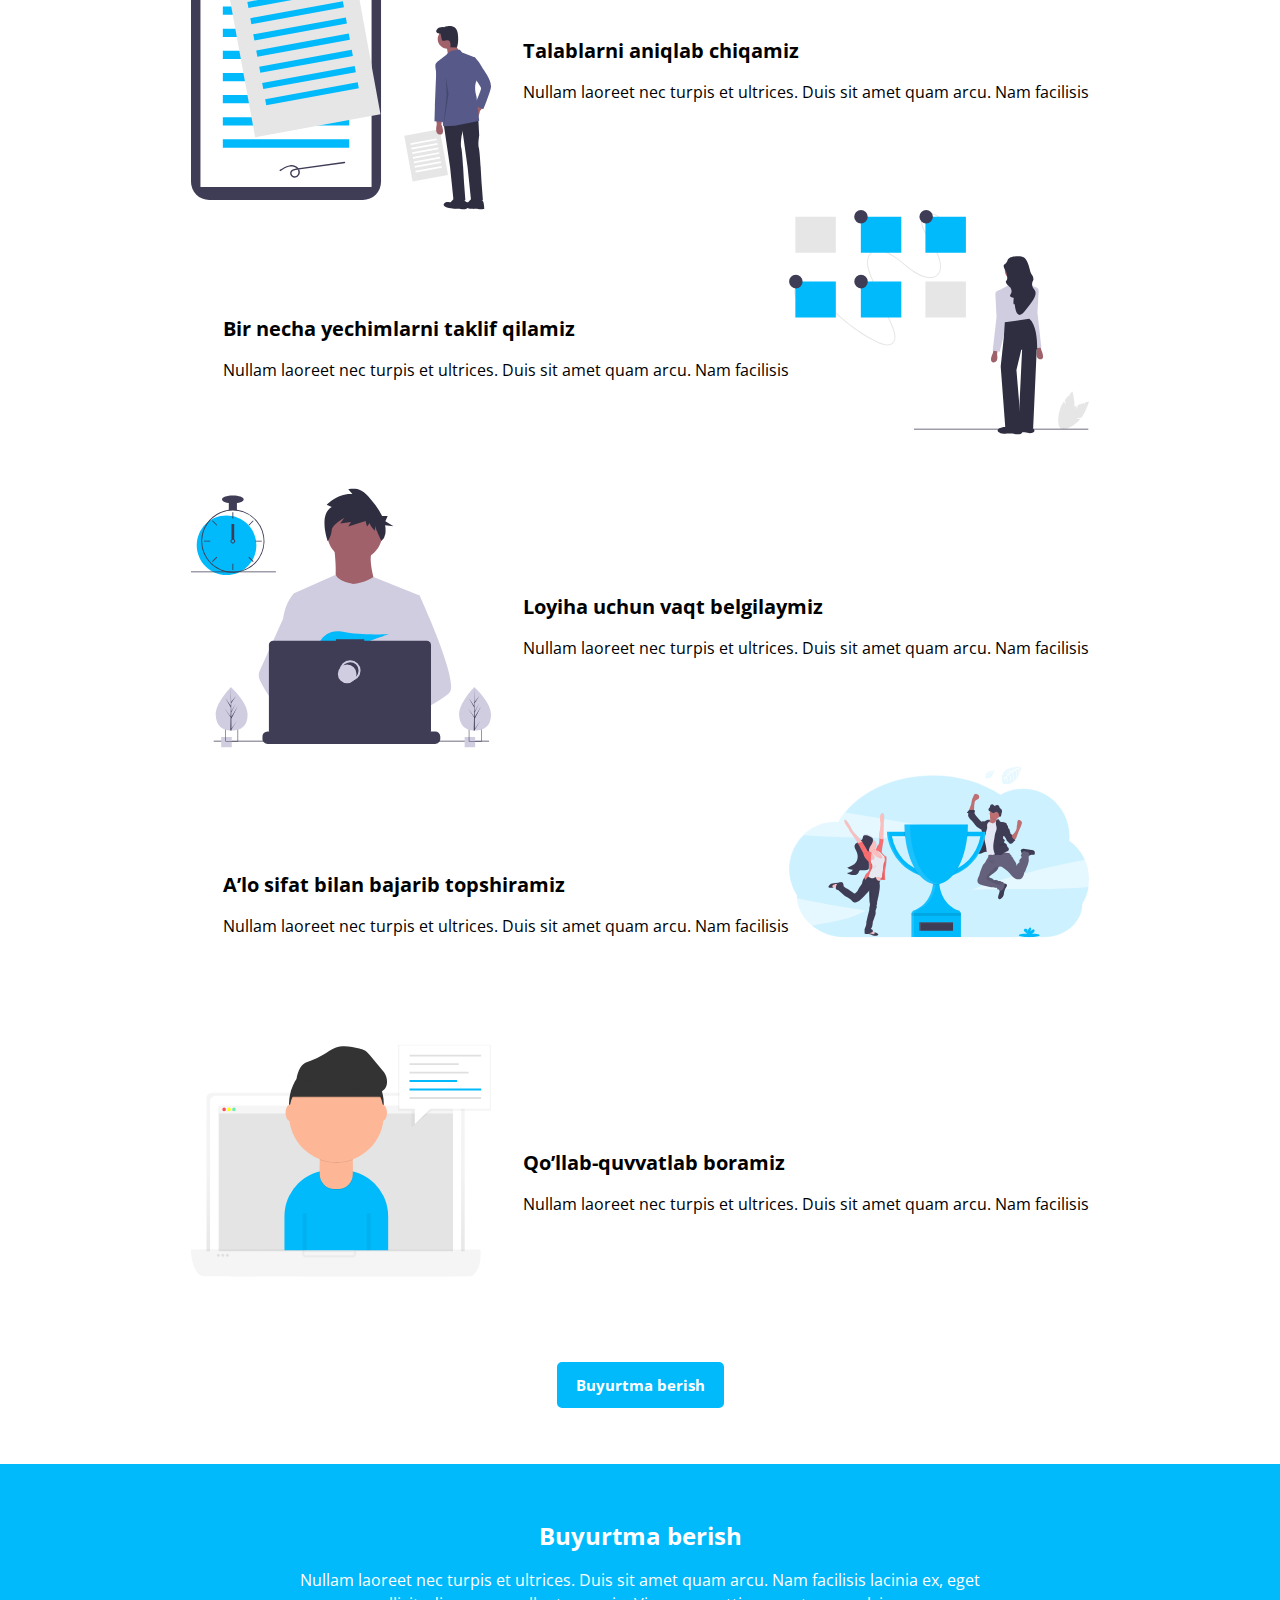
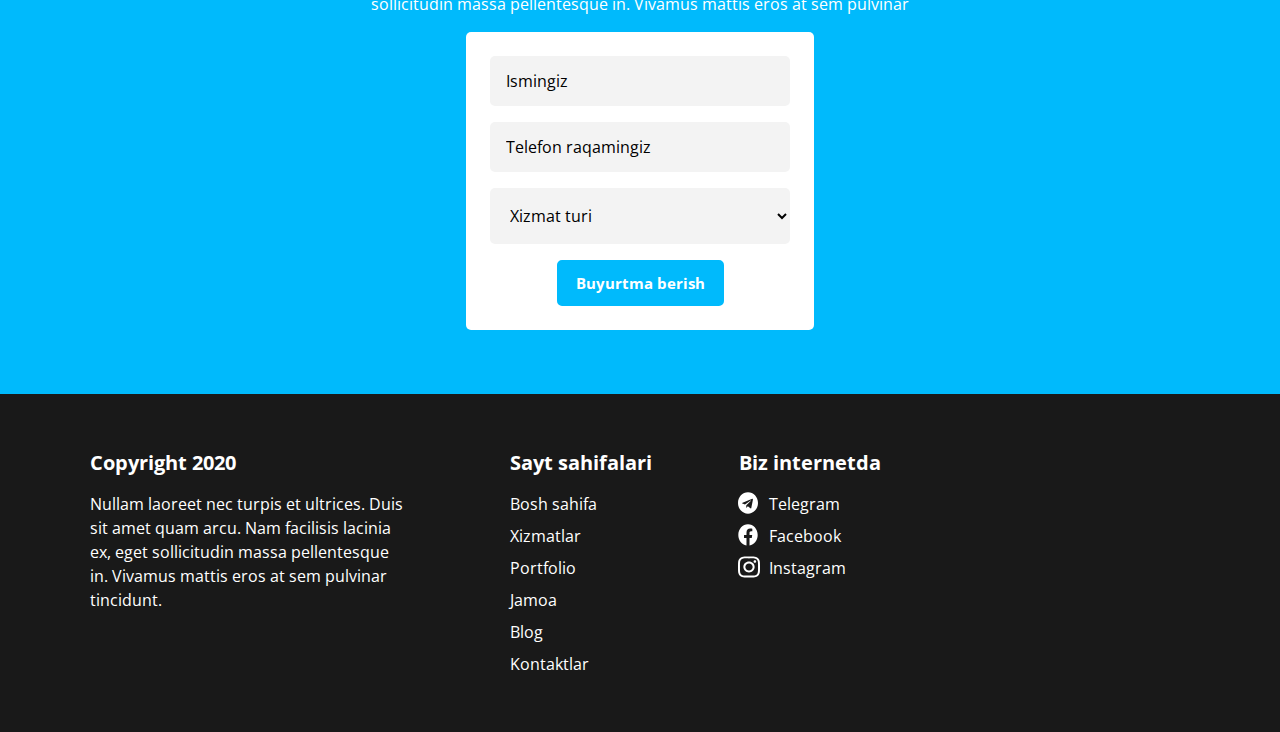
==== commit 5d5da1d5: "Add padding to header" ====
--- a/index.html
+++ b/index.html
@@ -7,8 +7,8 @@
     <meta name="viewport" content="width=device-width, initial-scale=1.0">
     <title>Pixer</title>
     <!-- <link rel="stylesheet" href="./css/normalize.css"> -->
-    <link rel="stylesheet" href="./css/main.css">
-    <!-- <link rel="stylesheet" href="./css/main.min.css"> -->
+    <!-- <link rel="stylesheet" href="./css/main.css"> -->
+    <link rel="stylesheet" href="./css/main.min.css">
 </head>
 
 <body>
--- a/css/main.css
+++ b/css/main.css
@@ -69,6 +69,7 @@
 }
 
 .site-header {
+    padding: 8px 0;
     -webkit-box-shadow: 0px 4px 20px #0000001a;
             box-shadow: 0px 4px 20px #0000001a;
 }
@@ -82,9 +83,11 @@
             align-items: center;
     background: var(--footer-text-color);
 
+
 }
 
 .site-logo-link {
+    text-align: center;
     margin-right: auto;
     text-decoration: none;
 }
--- a/css/main.min.css
+++ b/css/main.min.css
@@ -1 +1 @@
-/*! normalize.css v8.0.1 | MIT License | github.com/necolas/normalize.css */html{line-height:1.15;-webkit-text-size-adjust:100%}body{margin:0}main{display:block}h1{font-size:2em;margin:.67em 0}hr{box-sizing:content-box;height:0;overflow:visible}pre{font-family:monospace,monospace;font-size:1em}a{background-color:transparent}abbr[title]{border-bottom:none;text-decoration:underline;text-decoration:underline dotted}b,strong{font-weight:bolder}code,kbd,samp{font-family:monospace,monospace;font-size:1em}small{font-size:80%}sub,sup{font-size:75%;line-height:0;position:relative;vertical-align:baseline}sub{bottom:-.25em}sup{top:-.5em}img{border-style:none}button,input,optgroup,select,textarea{font-family:inherit;font-size:100%;line-height:1.15;margin:0}button,input{overflow:visible}button,select{text-transform:none}[type=button],[type=reset],[type=submit],button{-webkit-appearance:button}[type=button]::-moz-focus-inner,[type=reset]::-moz-focus-inner,[type=submit]::-moz-focus-inner,button::-moz-focus-inner{border-style:none;padding:0}[type=button]:-moz-focusring,[type=reset]:-moz-focusring,[type=submit]:-moz-focusring,button:-moz-focusring{outline:1px dotted ButtonText}fieldset{padding:.35em .75em .625em}legend{box-sizing:border-box;color:inherit;display:table;max-width:100%;padding:0;white-space:normal}progress{vertical-align:baseline}textarea{overflow:auto}[type=checkbox],[type=radio]{box-sizing:border-box;padding:0}[type=number]::-webkit-inner-spin-button,[type=number]::-webkit-outer-spin-button{height:auto}[type=search]{-webkit-appearance:textfield;outline-offset:-2px}[type=search]::-webkit-search-decoration{-webkit-appearance:none}::-webkit-file-upload-button{-webkit-appearance:button;font:inherit}details{display:block}summary{display:list-item}template{display:none}[hidden]{display:none}:root{--main-font-family:"Open Sans","Arial",sans-serif;--main-text-color:#000000;--footer-text-color:#fff}@font-face{font-family:"Open Sans";font-style:normal;font-weight:400;src:url("../fonts/open-sans-v29-latin-regular.woff2") format("woff2"),url("../fonts/open-sans-v29-latin-regular.woff") format("woff")}@font-face{font-family:"Open Sans";font-style:normal;font-weight:700;src:url("../fonts/open-sans-v29-latin-700.woff2") format("woff2"),url("../fonts/open-sans-v29-latin-700.woff") format("woff")}*{-webkit-box-sizing:border-box;box-sizing:border-box}.container{max-width:1140px;margin:0 auto;padding:0 20px}.visually-hidden{position:absolute;width:1px;height:1px;margin:-1px;border:0;padding:0;white-space:nowrap;-webkit-clip-path:inset(100%);clip-path:inset(100%);clip:rect(0 0 0 0);overflow:hidden}body{margin:0;padding:0;font-family:var(--main-font-family);font-weight:400;font-size:16px}.site-header{-webkit-box-shadow:0 4px 20px #0000001a;box-shadow:0 4px 20px #0000001a}.header-inner{display:-webkit-box;display:-ms-flexbox;display:flex;-webkit-box-align:center;-ms-flex-align:center;align-items:center;background:var(--footer-text-color)}.site-logo-link{margin-right:auto;text-decoration:none}.site-logo-link:hover{opacity:.8}.site-logo-link:active{opacity:.4}.logo-img{vertical-align:middle}.site-nav{display:inline-block}.nav-list{display:-webkit-box;display:-ms-flexbox;display:flex;padding:0;list-style:none}.nav-list{margin:0;border-bottom:3px solid transparent}.nav-list-item{font-family:var(--main-font-family);font-weight:400;font-size:15px;line-height:24px;color:var(--main-text-color);-webkit-box-flex:0;-ms-flex:none;flex:none;-webkit-box-ordinal-group:1;-ms-flex-order:0;order:0;-ms-flex-positive:0;flex-grow:0;padding:16px;border-bottom:3px solid transparent}.item-link{color:var(--main-text-color);text-decoration:none}.nav-list-item:hover{border-bottom:3px solid #191919}.nav-list-item:active{color:#fff;background-color:#191919b3}.tel{padding:8px 16px;font-family:var(--main-font-family);font-weight:700;font-size:15px;line-height:24px;color:#fff;background:#00bafc;border-radius:5px;border:3px solid #00bafc;border-radius:5px;text-decoration:none}.tel:hover{color:#00bafc;background-color:#fff;border:3px solid #00bafc;border-radius:5px}.tel:active{border:transparent;color:#fff;background-color:#00bafc99}.hero-context{display:-webkit-box;display:-ms-flexbox;display:flex;-webkit-box-pack:justify;-ms-flex-pack:justify;justify-content:space-between;padding:80px 0}.content{width:470px}.hero-topic{margin:0;margin-bottom:16px;font-family:var(--main-font-family);font-weight:700;font-size:30px;line-height:130%;color:var(--main-text-color)}.hero-text{margin:0;margin-bottom:24px;font-family:var(--main-font-family);font-weight:400;font-size:16px;line-height:24px;color:var(--main-text-color)}.btn{padding:8px 16px;font-family:var(--main-font-family);font-weight:700;font-size:15px;line-height:24px;color:#fff;background:#00bafc;border-radius:5px;border:3px solid #00bafc;border-radius:5px;text-decoration:none}.btn:hover{background-color:rgba(0,186,252,.8)}.btn:active{border:transparent;background-color:rgba(0,186,252,.6)}.link-youtube{border:none;border-radius:5px}.services{padding:56px 0}.services-content{width:719px;margin:0 auto;margin-bottom:16px}.services-topic{margin:0;margin-bottom:16px;font-family:var(--main-font-family);font-weight:700;font-size:24px;line-height:130%;text-align:center;color:var(--main-text-color)}.services-text{margin:0;font-family:var(--main-font-family);font-weight:400;font-size:16px;line-height:24px;text-align:center;color:var(--main-text-color)}.services-list{display:-webkit-box;display:-ms-flexbox;display:flex;-webkit-box-pack:center;-ms-flex-pack:center;justify-content:center;-ms-flex-wrap:wrap;flex-wrap:wrap;margin:0;margin-bottom:48px;padding:0;list-style:none}.services-item{display:inline-block;margin-right:70px;margin-bottom:48px;padding:24px 59px;-webkit-box-shadow:0 8px 8px rgba(0,0,0,.1);box-shadow:0 8px 8px rgba(0,0,0,.1);border-radius:5px}.services-item:hover{-webkit-box-shadow:0 12px 21px rgba(0,0,0,.1);box-shadow:0 12px 21px rgba(0,0,0,.1)}.services-item:active{-webkit-box-shadow:0 4px 4px rgba(0,0,0,.2);box-shadow:0 4px 4px rgba(0,0,0,.2)}.design{margin-bottom:0}.server{margin-bottom:0}.middle{margin-right:0}.services-item::before{display:block;content:"";background-repeat:no-repeat;background-size:contain;width:202px;height:130px;margin-bottom:16px}.website::before{background-image:url("../images/website.svg")}.bot::before{background-image:url("../images/tg-bot.svg")}.smm::before{background-image:url("../images/smm.svg")}.smm::before{background-image:url("../images/smm.svg")}.design::before{background-image:url("../images/design.svg")}.server::before{background-image:url("../images/server.svg")}.services-link{text-decoration:none}.item-topic{margin:0;margin-bottom:16px;font-family:var(--main-font-family);font-weight:700;font-size:20px;line-height:130%;text-align:center;color:var(--main-text-color)}.item-text{margin:0;font-family:var(--main-font-family);font-weight:400;font-size:16px;line-height:24px;text-align:center;color:var(--main-text-color)}.services-bottom{display:-webkit-box;display:-ms-flexbox;display:flex;-webkit-box-pack:center;-ms-flex-pack:center;justify-content:center;-webkit-box-align:center;-ms-flex-align:center;align-items:center}.link-to-services{margin-left:16px;font-family:var(--main-font-family);font-weight:400;font-size:16px;line-height:24px;text-align:center;-webkit-text-decoration-line:underline;text-decoration-line:underline;color:#00bafc}.how-we-work{padding:56px 0}.work-content{width:719px;margin:0 auto;margin-bottom:16px}.section-topic{margin:0;margin-bottom:16px;font-family:var(--main-font-family);font-weight:700;font-size:24px;line-height:130%;text-align:center;color:var(--main-text-color)}.section-text{margin:0;font-family:var(--main-font-family);font-style:normal;-webkit-box-align:center;-ms-flex-align:center;align-items:center;font-weight:400;font-size:16px;line-height:24px;color:var(--main-text-color)}.work-list{margin:0;margin-bottom:40px;padding:0}.work-item{display:-webkit-box;display:-ms-flexbox;display:flex;-webkit-box-pack:center;-ms-flex-pack:center;justify-content:center;-webkit-box-align:center;-ms-flex-align:center;align-items:center}.item-content{display:-webkit-box;display:-ms-flexbox;display:flex;-webkit-box-orient:vertical;-webkit-box-direction:normal;-ms-flex-direction:column;flex-direction:column;-webkit-box-align:start;-ms-flex-align:start;align-items:flex-start;margin-left:32px}.text{margin:0;font-family:var(--main-font-family);font-weight:400;font-size:16px;line-height:24px;color:var(--main-text-color)}.work-item::before{display:block;content:"";background-repeat:no-repeat;background-size:contain;width:300px;height:278px}.work-item:nth-child(even){-webkit-box-orient:horizontal;-webkit-box-direction:reverse;-ms-flex-direction:row-reverse;flex-direction:row-reverse;margin-right:0}.search::before{background-image:url("../images/step-search.svg")}.offer::before{background-image:url("../images/step-offer.svg")}.deadline::before{background-image:url("../images/step-deadline.svg")}.submit::before{background-image:url("../images/step-submit.svg")}.support::before{background-image:url("../images/step-support.svg")}.book{display:-webkit-box;display:-ms-flexbox;display:flex;-webkit-box-pack:center;-ms-flex-pack:center;justify-content:center}.booking{padding-top:56px;padding-bottom:64px;background-color:#00bafc}.booking-content{width:719px;margin:0 auto}.active{text-align:center;color:#fff}.form-context{display:-webkit-box;display:-ms-flexbox;display:flex;-webkit-box-pack:center;-ms-flex-pack:center;justify-content:center}.form-box{width:348px;display:-webkit-box;display:-ms-flexbox;display:flex;-webkit-box-orient:vertical;-webkit-box-direction:normal;-ms-flex-direction:column;flex-direction:column;-webkit-box-align:center;-ms-flex-align:center;align-items:center;-webkit-box-pack:center;-ms-flex-pack:center;justify-content:center;padding:24px;background-color:#fff;border-radius:5px}.form-input{width:300px;margin-bottom:16px;padding:16px 0 16px 16px;background:#f3f3f3;border-radius:5px;border:none}.form-input::-webkit-input-placeholder{font-family:var(--main-font-family);font-weight:400;font-size:16px;line-height:150%;color:var(--main-text-color)}.form-input::-moz-placeholder{font-family:var(--main-font-family);font-weight:400;font-size:16px;line-height:150%;color:var(--main-text-color)}.form-input:-ms-input-placeholder{font-family:var(--main-font-family);font-weight:400;font-size:16px;line-height:150%;color:var(--main-text-color)}.form-input::-ms-input-placeholder{font-family:var(--main-font-family);font-weight:400;font-size:16px;line-height:150%;color:var(--main-text-color)}.form-input::placeholder{font-family:var(--main-font-family);font-weight:400;font-size:16px;line-height:150%;color:var(--main-text-color)}.form-choose{width:300px;margin-bottom:16px;padding:16px 0 16px 16px;background:#f3f3f3;border-radius:5px;border:none}.form-choose::-webkit-input-placeholder{font-family:var(--main-font-family);font-weight:400;font-size:16px;line-height:150%;text-align:center;color:var(--main-text-color)}.form-choose::-moz-placeholder{font-family:var(--main-font-family);font-weight:400;font-size:16px;line-height:150%;text-align:center;color:var(--main-text-color)}.form-choose:-ms-input-placeholder{font-family:var(--main-font-family);font-weight:400;font-size:16px;line-height:150%;text-align:center;color:var(--main-text-color)}.form-choose::-ms-input-placeholder{font-family:var(--main-font-family);font-weight:400;font-size:16px;line-height:150%;text-align:center;color:var(--main-text-color)}.form-choose::placeholder{font-family:var(--main-font-family);font-weight:400;font-size:16px;line-height:150%;text-align:center;color:var(--main-text-color)}.button{width:167px}.site-footer{padding:56px 0;background-color:#191919}.footer-content{display:-webkit-box;display:-ms-flexbox;display:flex}.info-site{width:320px}.info-topic{margin:0;margin-bottom:16px;font-family:var(--main-font-family);font-weight:700;font-size:20px;line-height:130%;color:var(--footer-text-color)}.info-text{margin:0;font-family:var(--main-font-family);font-style:normal;font-weight:400;font-size:16px;line-height:150%;color:var(--footer-text-color)}.about{margin-right:87px;margin-left:100px}.pages-list{margin:0;padding:0;list-style:none}.pages-item{margin-bottom:8px;font-family:var(--main-font-family);font-weight:400;font-size:16px;line-height:24px}.last{margin-bottom:0}.pages-link{color:var(--footer-text-color);text-decoration:none}.pages-link:hover{color:#00bafc}.pages-link:active{opacity:.6}.network-list{position:relative;margin:0;padding:0;list-style:none}.network-item{margin-left:25px;margin-bottom:8px;font-family:var(--main-font-family);font-weight:400;font-size:16px;line-height:24px;color:var(--footer-text-color)}.network-link{color:var(--footer-text-color);text-decoration:none}.network-link:hover{color:#00bafc}.network-link:active{opacity:.6}.telegram::before{position:absolute;left:-1px;display:block;content:"";background-image:url("../images/telegram.svg");background-repeat:no-repeat;background-size:contain;width:22px;height:22px}.facebook::before{position:absolute;left:-1px;display:block;content:"";background-image:url("../images/facebook.svg");background-repeat:no-repeat;background-size:contain;width:22px;height:22px}.instagram::before{position:absolute;left:-1px;display:block;content:"";background-image:url("../images/instagram.svg");background-repeat:no-repeat;background-size:contain;width:22px;height:22px}+/*! normalize.css v8.0.1 | MIT License | github.com/necolas/normalize.css */html{line-height:1.15;-webkit-text-size-adjust:100%}body{margin:0}main{display:block}h1{font-size:2em;margin:.67em 0}hr{box-sizing:content-box;height:0;overflow:visible}pre{font-family:monospace,monospace;font-size:1em}a{background-color:transparent}abbr[title]{border-bottom:none;text-decoration:underline;text-decoration:underline dotted}b,strong{font-weight:bolder}code,kbd,samp{font-family:monospace,monospace;font-size:1em}small{font-size:80%}sub,sup{font-size:75%;line-height:0;position:relative;vertical-align:baseline}sub{bottom:-.25em}sup{top:-.5em}img{border-style:none}button,input,optgroup,select,textarea{font-family:inherit;font-size:100%;line-height:1.15;margin:0}button,input{overflow:visible}button,select{text-transform:none}[type=button],[type=reset],[type=submit],button{-webkit-appearance:button}[type=button]::-moz-focus-inner,[type=reset]::-moz-focus-inner,[type=submit]::-moz-focus-inner,button::-moz-focus-inner{border-style:none;padding:0}[type=button]:-moz-focusring,[type=reset]:-moz-focusring,[type=submit]:-moz-focusring,button:-moz-focusring{outline:1px dotted ButtonText}fieldset{padding:.35em .75em .625em}legend{box-sizing:border-box;color:inherit;display:table;max-width:100%;padding:0;white-space:normal}progress{vertical-align:baseline}textarea{overflow:auto}[type=checkbox],[type=radio]{box-sizing:border-box;padding:0}[type=number]::-webkit-inner-spin-button,[type=number]::-webkit-outer-spin-button{height:auto}[type=search]{-webkit-appearance:textfield;outline-offset:-2px}[type=search]::-webkit-search-decoration{-webkit-appearance:none}::-webkit-file-upload-button{-webkit-appearance:button;font:inherit}details{display:block}summary{display:list-item}template{display:none}[hidden]{display:none}:root{--main-font-family:"Open Sans","Arial",sans-serif;--main-text-color:#000000;--footer-text-color:#fff}@font-face{font-family:"Open Sans";font-style:normal;font-weight:400;src:url("../fonts/open-sans-v29-latin-regular.woff2") format("woff2"),url("../fonts/open-sans-v29-latin-regular.woff") format("woff")}@font-face{font-family:"Open Sans";font-style:normal;font-weight:700;src:url("../fonts/open-sans-v29-latin-700.woff2") format("woff2"),url("../fonts/open-sans-v29-latin-700.woff") format("woff")}*{-webkit-box-sizing:border-box;box-sizing:border-box}.container{max-width:1140px;margin:0 auto;padding:0 20px}.visually-hidden{position:absolute;width:1px;height:1px;margin:-1px;border:0;padding:0;white-space:nowrap;-webkit-clip-path:inset(100%);clip-path:inset(100%);clip:rect(0 0 0 0);overflow:hidden}body{margin:0;padding:0;font-family:var(--main-font-family);font-weight:400;font-size:16px}.site-header{padding:8px 0;-webkit-box-shadow:0 4px 20px #0000001a;box-shadow:0 4px 20px #0000001a}.header-inner{display:-webkit-box;display:-ms-flexbox;display:flex;-webkit-box-align:center;-ms-flex-align:center;align-items:center;background:var(--footer-text-color)}.site-logo-link{text-align:center;margin-right:auto;text-decoration:none}.site-logo-link:hover{opacity:.8}.site-logo-link:active{opacity:.4}.logo-img{vertical-align:middle}.site-nav{display:inline-block}.nav-list{display:-webkit-box;display:-ms-flexbox;display:flex;padding:0;list-style:none}.nav-list{margin:0;margin-right:8px;border-bottom:3px solid transparent}.nav-list-item{font-family:var(--main-font-family);font-weight:400;font-size:15px;line-height:24px;color:var(--main-text-color);-webkit-box-flex:0;-ms-flex:none;flex:none;-webkit-box-ordinal-group:1;-ms-flex-order:0;order:0;-ms-flex-positive:0;flex-grow:0;border-bottom:3px solid transparent}.item-link{padding:16px;color:var(--main-text-color);text-decoration:none}.item-link:hover{border-bottom:3px solid #191919}.item-link:active{color:#fff;background-color:#191919b3}.tel{padding:8px 16px;font-family:var(--main-font-family);font-weight:700;font-size:15px;line-height:24px;color:#fff;background:#00bafc;border-radius:5px;border:3px solid #00bafc;border-radius:5px;text-decoration:none}.tel:hover{color:#00bafc;background-color:#fff;border:3px solid #00bafc;border-radius:5px}.tel:active{color:#fff;background-color:#00bafc99;border-color:transparent}.hero-context{display:-webkit-box;display:-ms-flexbox;display:flex;-webkit-box-pack:justify;-ms-flex-pack:justify;justify-content:space-between;padding:80px 0}.content{width:470px}.hero-topic{margin:0;margin-bottom:16px;font-family:var(--main-font-family);font-weight:700;font-size:30px;line-height:130%;color:var(--main-text-color)}.hero-text{margin:0;margin-bottom:24px;font-family:var(--main-font-family);font-weight:400;font-size:16px;line-height:24px;color:var(--main-text-color)}.btn{padding:8px 16px;font-family:var(--main-font-family);font-weight:700;font-size:15px;line-height:24px;color:#fff;background:#00bafc;border-radius:5px;border:3px solid #00bafc;border-radius:5px;text-decoration:none}.btn:hover{background-color:rgba(0,186,252,.8)}.btn:active{background-color:rgba(0,186,252,.6);border-color:transparent}.link-youtube{border:none;border-radius:5px}.services{padding:56px 0}.services-content{width:719px;margin:0 auto;margin-bottom:16px}.services-topic{margin:0;margin-bottom:16px;font-family:var(--main-font-family);font-weight:700;font-size:24px;line-height:130%;text-align:center;color:var(--main-text-color)}.services-text{margin:0;font-family:var(--main-font-family);font-weight:400;font-size:16px;line-height:24px;text-align:center;color:var(--main-text-color)}.services-list{display:-webkit-box;display:-ms-flexbox;display:flex;-webkit-box-pack:center;-ms-flex-pack:center;justify-content:center;-ms-flex-wrap:wrap;flex-wrap:wrap;margin:0;margin-bottom:48px;padding:0;list-style:none}.services-item{display:inline-block;margin-right:70px;margin-bottom:48px;padding:24px 59px;-webkit-box-shadow:0 8px 8px rgba(0,0,0,.1);box-shadow:0 8px 8px rgba(0,0,0,.1);border-radius:5px}.services-item:hover{-webkit-box-shadow:0 12px 21px rgba(0,0,0,.1);box-shadow:0 12px 21px rgba(0,0,0,.1)}.services-item:active{-webkit-box-shadow:0 4px 4px rgba(0,0,0,.2);box-shadow:0 4px 4px rgba(0,0,0,.2)}.design{margin-bottom:0}.server{margin-bottom:0}.middle{margin-right:0}.services-item::before{display:block;content:"";background-repeat:no-repeat;background-size:contain;width:202px;height:130px;margin-bottom:16px}.website::before{background-image:url("../images/website.svg")}.bot::before{background-image:url("../images/tg-bot.svg")}.smm::before{background-image:url("../images/smm.svg")}.smm::before{background-image:url("../images/smm.svg")}.design::before{background-image:url("../images/design.svg")}.server::before{background-image:url("../images/server.svg")}.services-link{text-decoration:none}.item-topic{margin:0;margin-bottom:16px;font-family:var(--main-font-family);font-weight:700;font-size:20px;line-height:130%;text-align:center;color:var(--main-text-color)}.item-text{margin:0;font-family:var(--main-font-family);font-weight:400;font-size:16px;line-height:24px;text-align:center;color:var(--main-text-color)}.services-bottom{display:-webkit-box;display:-ms-flexbox;display:flex;-webkit-box-pack:center;-ms-flex-pack:center;justify-content:center;-webkit-box-align:center;-ms-flex-align:center;align-items:center}.link-to-services{margin-left:16px;font-family:var(--main-font-family);font-weight:400;font-size:16px;line-height:24px;text-align:center;-webkit-text-decoration-line:underline;text-decoration-line:underline;color:#00bafc}.how-we-work{padding:56px 0}.work-content{width:719px;margin:0 auto;margin-bottom:16px}.section-topic{margin:0;margin-bottom:16px;font-family:var(--main-font-family);font-weight:700;font-size:24px;line-height:130%;text-align:center;color:var(--main-text-color)}.section-text{margin:0;font-family:var(--main-font-family);font-style:normal;-webkit-box-align:center;-ms-flex-align:center;align-items:center;font-weight:400;font-size:16px;line-height:24px;color:var(--main-text-color)}.work-list{margin:0;margin-bottom:40px;padding:0}.work-item{display:-webkit-box;display:-ms-flexbox;display:flex;-webkit-box-pack:center;-ms-flex-pack:center;justify-content:center;-webkit-box-align:center;-ms-flex-align:center;align-items:center}.item-content{display:-webkit-box;display:-ms-flexbox;display:flex;-webkit-box-orient:vertical;-webkit-box-direction:normal;-ms-flex-direction:column;flex-direction:column;-webkit-box-align:start;-ms-flex-align:start;align-items:flex-start;margin-left:32px}.text{margin:0;font-family:var(--main-font-family);font-weight:400;font-size:16px;line-height:24px;color:var(--main-text-color)}.work-item::before{display:block;content:"";background-repeat:no-repeat;background-size:contain;width:300px;height:278px}.work-item:nth-child(even){-webkit-box-orient:horizontal;-webkit-box-direction:reverse;-ms-flex-direction:row-reverse;flex-direction:row-reverse;margin-right:0}.search::before{background-image:url("../images/step-search.svg")}.offer::before{background-image:url("../images/step-offer.svg")}.deadline::before{background-image:url("../images/step-deadline.svg")}.submit::before{background-image:url("../images/step-submit.svg")}.support::before{background-image:url("../images/step-support.svg")}.book{display:-webkit-box;display:-ms-flexbox;display:flex;-webkit-box-pack:center;-ms-flex-pack:center;justify-content:center}.booking{padding-top:56px;padding-bottom:64px;background-color:#00bafc}.booking-content{width:719px;margin:0 auto}.active{text-align:center;color:#fff}.form-context{display:-webkit-box;display:-ms-flexbox;display:flex;-webkit-box-pack:center;-ms-flex-pack:center;justify-content:center}.form-box{width:348px;display:-webkit-box;display:-ms-flexbox;display:flex;-webkit-box-orient:vertical;-webkit-box-direction:normal;-ms-flex-direction:column;flex-direction:column;-webkit-box-align:center;-ms-flex-align:center;align-items:center;-webkit-box-pack:center;-ms-flex-pack:center;justify-content:center;padding:24px;background-color:#fff;border-radius:5px}.form-input{width:300px;margin-bottom:16px;padding:16px 0 16px 16px;background:#f3f3f3;border-radius:5px;border:none}.form-input::-webkit-input-placeholder{font-family:var(--main-font-family);font-weight:400;font-size:16px;line-height:150%;color:var(--main-text-color)}.form-input::-moz-placeholder{font-family:var(--main-font-family);font-weight:400;font-size:16px;line-height:150%;color:var(--main-text-color)}.form-input:-ms-input-placeholder{font-family:var(--main-font-family);font-weight:400;font-size:16px;line-height:150%;color:var(--main-text-color)}.form-input::-ms-input-placeholder{font-family:var(--main-font-family);font-weight:400;font-size:16px;line-height:150%;color:var(--main-text-color)}.form-input::placeholder{font-family:var(--main-font-family);font-weight:400;font-size:16px;line-height:150%;color:var(--main-text-color)}.form-choose{width:300px;margin-bottom:16px;padding:16px 0 16px 16px;background:#f3f3f3;border-radius:5px;border:none}.form-choose::-webkit-input-placeholder{font-family:var(--main-font-family);font-weight:400;font-size:16px;line-height:150%;text-align:center;color:var(--main-text-color)}.form-choose::-moz-placeholder{font-family:var(--main-font-family);font-weight:400;font-size:16px;line-height:150%;text-align:center;color:var(--main-text-color)}.form-choose:-ms-input-placeholder{font-family:var(--main-font-family);font-weight:400;font-size:16px;line-height:150%;text-align:center;color:var(--main-text-color)}.form-choose::-ms-input-placeholder{font-family:var(--main-font-family);font-weight:400;font-size:16px;line-height:150%;text-align:center;color:var(--main-text-color)}.form-choose::placeholder{font-family:var(--main-font-family);font-weight:400;font-size:16px;line-height:150%;text-align:center;color:var(--main-text-color)}.button{width:167px}.site-footer{padding:56px 0;background-color:#191919}.footer-content{display:-webkit-box;display:-ms-flexbox;display:flex}.info-site{width:320px}.info-topic{margin:0;margin-bottom:16px;font-family:var(--main-font-family);font-weight:700;font-size:20px;line-height:130%;color:var(--footer-text-color)}.info-text{margin:0;font-family:var(--main-font-family);font-style:normal;font-weight:400;font-size:16px;line-height:150%;color:var(--footer-text-color)}.about{margin-right:87px;margin-left:100px}.pages-list{margin:0;padding:0;list-style:none}.pages-item{margin-bottom:8px;font-family:var(--main-font-family);font-weight:400;font-size:16px;line-height:24px}.last{margin-bottom:0}.pages-link{color:var(--footer-text-color);text-decoration:none}.pages-link:hover{color:#00bafc}.pages-link:active{opacity:.6}.network-list{position:relative;margin:0;padding:0;list-style:none}.network-item{margin-left:30px;margin-bottom:8px;font-family:var(--main-font-family);font-weight:400;font-size:16px;line-height:24px;color:var(--footer-text-color)}.network-link{color:var(--footer-text-color);text-decoration:none}.network-link:hover{color:#00bafc}.network-link:active{opacity:.6}.telegram::before{position:absolute;left:-1px;display:block;content:"";background-image:url("../images/telegram.svg");background-repeat:no-repeat;background-size:contain;width:22px;height:22px}.facebook::before{position:absolute;left:-1px;display:block;content:"";background-image:url("../images/facebook.svg");background-repeat:no-repeat;background-size:contain;width:22px;height:22px}.instagram::before{position:absolute;left:-1px;display:block;content:"";background-image:url("../images/instagram.svg");background-repeat:no-repeat;background-size:contain;width:22px;height:22px}